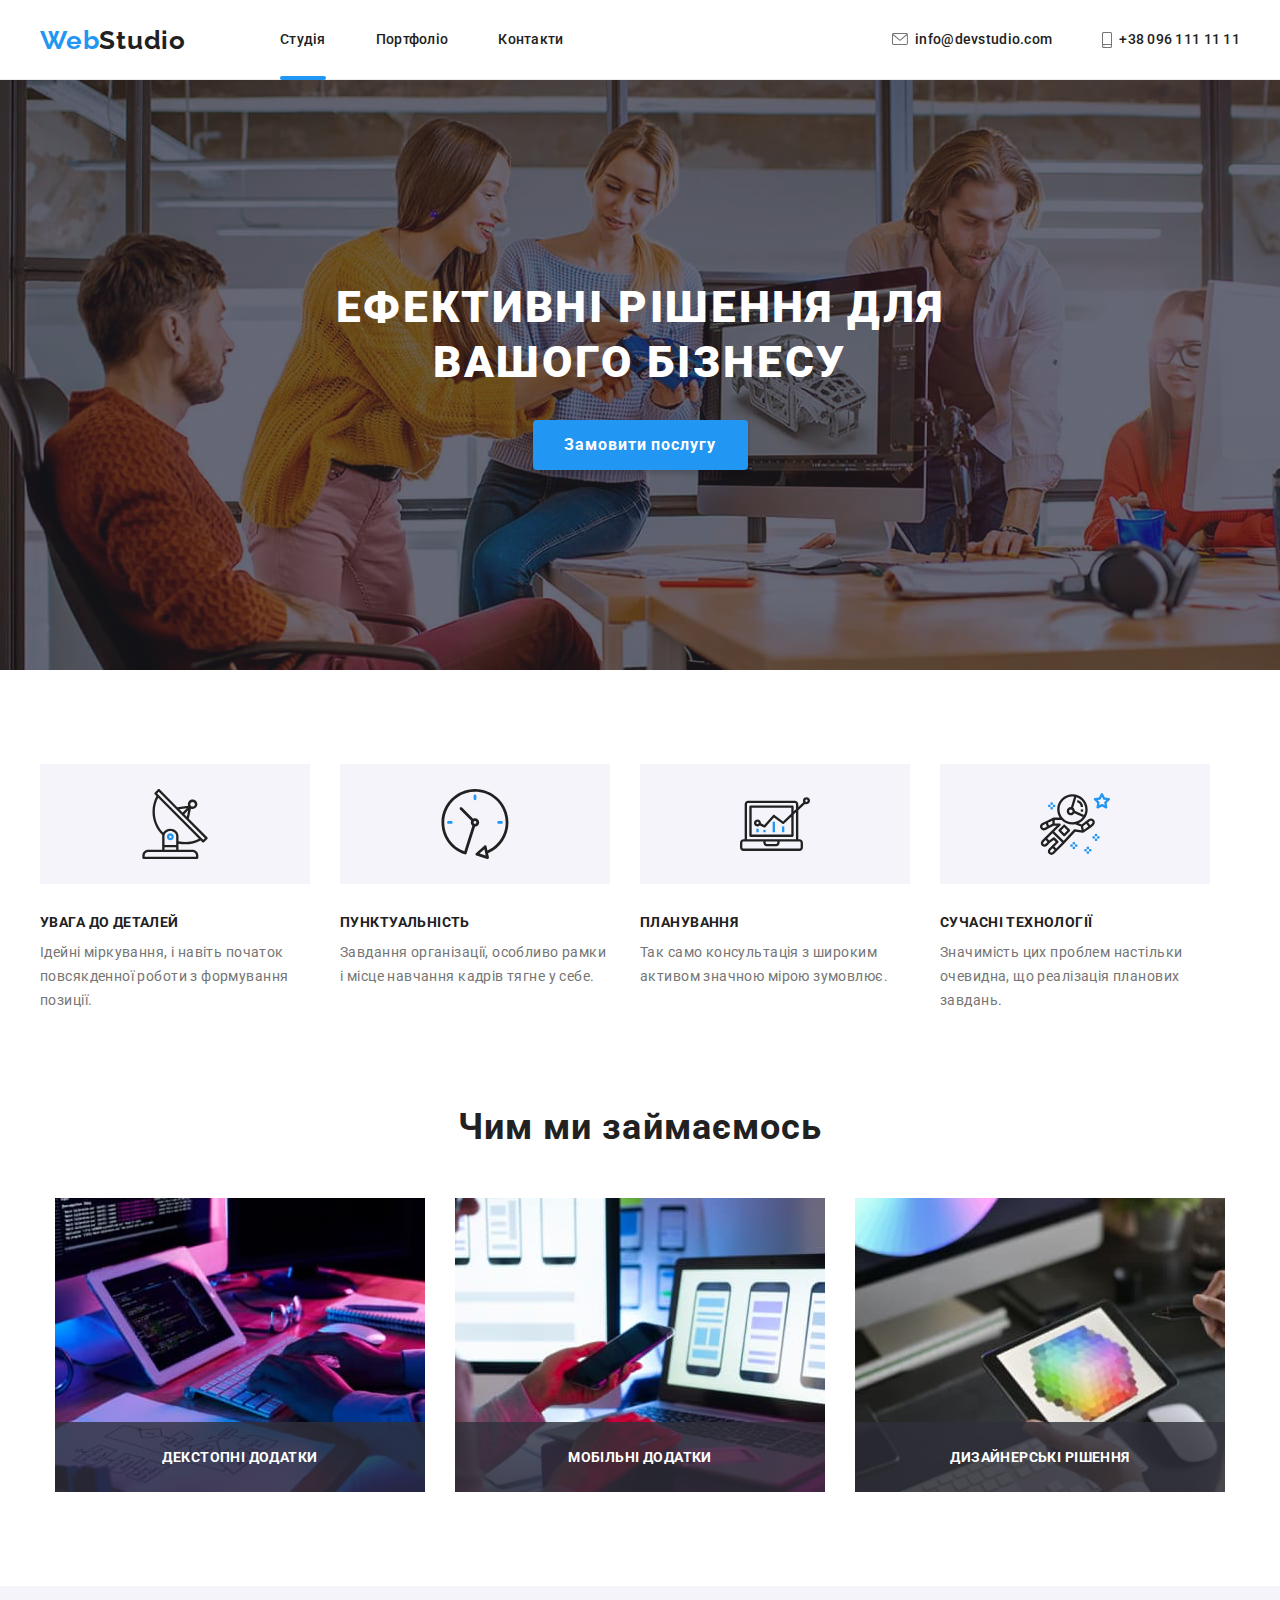
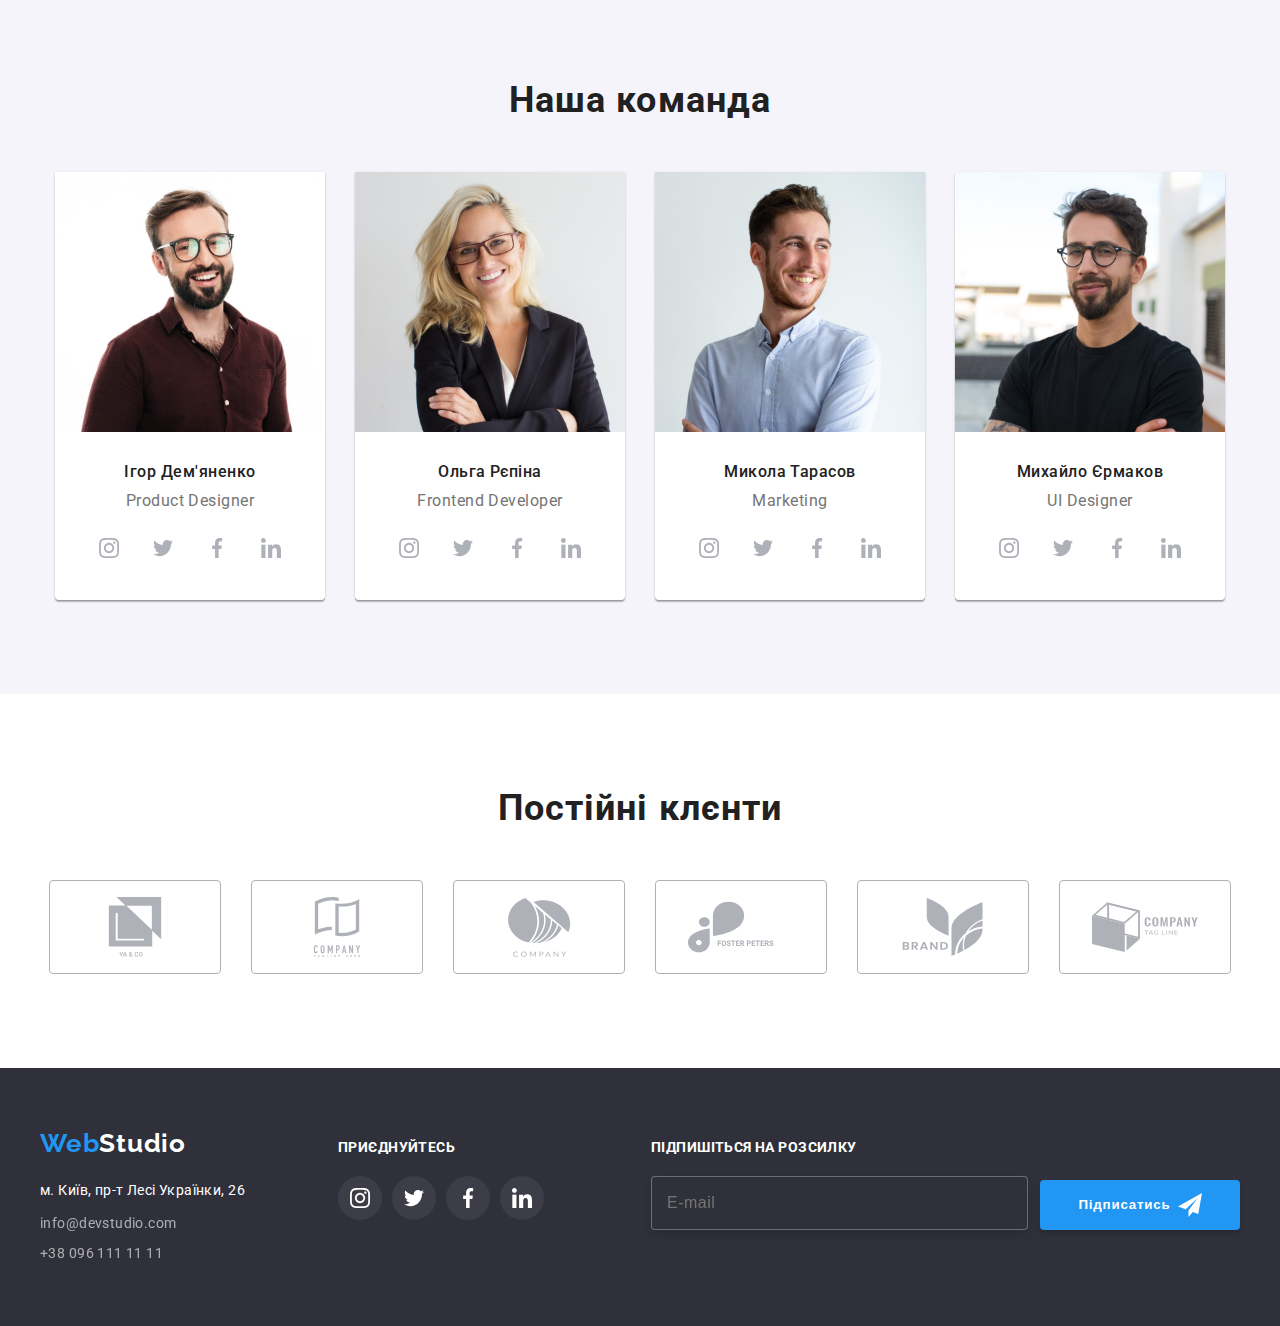
==== index.html @ 6159f924 "Add files via upload" ====
<!DOCTYPE html>
<html lang="uk">
  <head>
    <meta charset="UTF-8" />
    <meta http-equiv="X-UA-Compatible" content="IE=edge" />
    <meta name="viewport" content="width=device-width, initial-scale=1.0" />
    <link
      rel="stylesheet"
      href="https://cdnjs.cloudflare.com/ajax/libs/modern-normalize/1.1.0/modern-normalize.min.css"
      integrity="sha512-wpPYUAdjBVSE4KJnH1VR1HeZfpl1ub8YT/NKx4PuQ5NmX2tKuGu6U/JRp5y+Y8XG2tV+wKQpNHVUX03MfMFn9Q=="
      crossorigin="anonymous"
      referrerpolicy="no-referrer"
    />
    <link rel="preconnect" href="https://fonts.googleapis.com" />
    <link rel="preconnect" href="https://fonts.gstatic.com" crossorigin />
    <link
      href="https://fonts.googleapis.com/css2?family=Raleway:wght@700&family=Roboto:wght@400;500;700;900&display=swap"
      rel="stylesheet"
    />
    <link rel="stylesheet" href="css/main.css" />
    <link rel="stylesheet" href="css/sasscomponents/main-backdrop.css" />
    <link rel="stylesheet" href="css/sasscomponents/page-header.css" />
    <link rel="stylesheet" href="css/sasscomponents/page-footer.css" />
    <title>Web Studio</title>
  </head>

  <body>
    <header class="header">
      <div class="container">
        <a class="head__logo" href="index.html"
          ><span class="head__span_logo">Web</span>Studio</a
        >
        <nav class="nav">
          <ul class="nav__list">
            <li class="nav__list-item">
              <a href="index.html " class="head__activity nav__link">Студія</a>
            </li>
            <li class="nav__list-item">
              <a href="portfolio.html" class="nav__link">Портфоліо</a>
            </li>
            <li class="nav__list-item">
              <a href="#contacts" class="nav__link">Контакти</a>
            </li>
          </ul>
        </nav>
        <ul class="head__contacts_list">
          <li class="head__list-item_contacts">
            <a class="head__contacts_link" href="mailto:info@devstudio.com">
              <svg class="head__mail_icon" height="12px" width="16px">
                <use href="./image/sprait_new.svg#icon-envelope"></use>
              </svg>
              info@devstudio.com</a
            >
          </li>
          <li class="head__list-item_contacts">
            <a class="head__contacts_link" href="tel:+380961111111">
              <svg class="head__tel_icon" height="16px" width="10px">
                <use href="./image/sprait_new.svg#icon-smartphone"></use>
              </svg>
              +38 096 111 11 11</a
            >
          </li>
        </ul>
      </div>
    </header>
    <main class="main">
      <section class="main__hero_section">
        <div class="container">
          <h1 class="hero__title">Ефективні рішення для вашого бізнесу</h1>
          <button class="hero__btn" data-modal-open type="button">
            Замовити послугу
          </button>
        </div>
      </section>
      <section class="main__features_section section">
        <div class="container">
          <ul class="features__list">
            <li class="features__list-item">
              <div class="features__icon">
                <svg width="70px" height="70px">
                  <use href="./image/sprait.svg#icon-antenna"></use>
                </svg>
              </div>
              <h3 class="features__list-item_title">УВАГА ДО ДЕТАЛЕЙ</h3>
              <p class="features__list-item_discription">
                Ідейні міркування, і навіть початок повсякденної роботи з
                формування позиції.
              </p>
            </li>
            <li class="features__list-item">
              <div class="features__icon">
                <svg width="70px" height="70px">
                  <use href="./image/sprait.svg#icon-clock"></use>
                </svg>
              </div>
              <h3 class="features__list-item_title">ПУНКТУАЛЬНІСТЬ</h3>
              <p class="features__list-item_discription">
                Завдання організації, особливо рамки і місце навчання кадрів
                тягне у себе.
              </p>
            </li>
            <li class="features__list-item">
              <div class="features__icon">
                <svg class="features-antenna" width="70px" height="70px">
                  <use href="./image/sprait.svg#icon-diagram"></use>
                </svg>
              </div>
              <h3 class="features__list-item_title">ПЛАНУВАННЯ</h3>
              <p class="features__list-item_discription">
                Так само консультація з широким активом значною мірою зумовлює.
              </p>
            </li>
            <li class="features__list-item">
              <div class="features__icon">
                <svg class="features-antenna" width="70px" height="70px">
                  <use href="./image/sprait.svg#icon-astronaut"></use>
                </svg>
              </div>
              <h3 class="features__list-item_title">СУЧАСНІ ТЕХНОЛОГІЇ</h3>
              <p class="features__list-item_discription">
                Значимість цих проблем настільки очевидна, що реалізація
                планових завдань.
              </p>
            </li>
          </ul>
        </div>
      </section>
      <section class="main__occupation_section section">
        <div class="container">
          <h2 class="occupation__title">Чим ми займаємось</h2>
          <ul class="occupation__ul">
            <li class="main__occupation_list-item">
              <img
                class="occupation__img"
                src="image/workspace2.jpg"
                alt="workspace-image"
                width="370"
                height="294"
              />
              <a class="occupation__img_discription" href=""
                >ДЕКСТОПНІ ДОДАТКИ</a
              >
            </li>
            <li class="main__occupation_list-item">
              <img
                src="image/workspace.jpg"
                alt="workspace-image"
                class="occupation__img"
                width="370"
                height="294"
              />
              <a class="occupation__img_discription" href=""
                >МОБІЛЬНІ ДОДАТКИ</a
              >
            </li>
            <li class="main__occupation_list-item">
              <img
                src="image/workspace3.jpg"
                alt="workspace-image"
                class="occupation__img"
                width="370"
                height="294"
              />
              <a class="occupation__img_discription" href=""
                >ДИЗАЙНЕРСЬКІ РІШЕННЯ</a
              >
            </li>
          </ul>
        </div>
      </section>
      <section class="main__portfolio_section section">
        <div class="container">
          <h2 class="our-team__title">Наша команда</h2>
          <ul class="our-team__ul">
            <li class="our-team__list-item">
              <img
                src="image/igor.jpg"
                alt="person-foto"
                class="person-foto"
                width="270"
                height="260"
              />
              <div class="our-team__person_block">
                <h3 class="our-team__person_title">Ігор Дем'яненко</h3>
                <p class="our-team__person_discription">Product Designer</p>
                <ul class="our-team__list_icon">
                  <li class="our-team__list-item_icon">
                    <a class="our-team__link_icon" href=""
                      ><svg width="20px" height="20px">
                        <use
                          href="./image/sprait.svg#icon-instagram"
                        ></use></svg
                    ></a>
                  </li>
                  <li class="our-team__list-item_icon">
                    <a class="our-team__link_icon" href=""
                      ><svg width="20px" height="20px">
                        <use href="./image/sprait.svg#icon-twitter"></use></svg
                    ></a>
                  </li>
                  <li class="our-team__list-item_icon">
                    <a class="our-team__link_icon" href=""
                      ><svg width="20px" height="20px">
                        <use href="./image/sprait.svg#icon-facebook"></use></svg
                    ></a>
                  </li>
                  <li class="our-team__list-item_icon">
                    <a class="our-team__link_icon" href=""
                      ><svg width="20px" height="20px">
                        <use href="./image/sprait.svg#icon-in"></use></svg
                    ></a>
                  </li>
                </ul>
              </div>
            </li>
            <li class="our-team__list-item">
              <img
                class="person-foto"
                src="image/olga.jpg"
                alt="person foto"
                width="270"
                height="260"
              />
              <div class="our-team__person_block">
                <h3 class="our-team__person_title">Ольга Рєпіна</h3>
                <p class="our-team__person_discription">Frontend Developer</p>
                <ul class="our-team__list_icon">
                  <li class="our-team__list-item_icon">
                    <a class="our-team__link_icon" href=""
                      ><svg width="20px" height="20px">
                        <use
                          href="./image/sprait.svg#icon-instagram"
                        ></use></svg
                    ></a>
                  </li>
                  <li class="our-team__list-item_icon">
                    <a class="our-team__link_icon" href=""
                      ><svg width="20px" height="20px">
                        <use href="./image/sprait.svg#icon-twitter"></use></svg
                    ></a>
                  </li>
                  <li class="our-team__list-item_icon">
                    <a class="our-team__link_icon" href=""
                      ><svg width="20px" height="20px">
                        <use href="./image/sprait.svg#icon-facebook"></use></svg
                    ></a>
                  </li>
                  <li class="our-team__list-item_icon">
                    <a class="our-team__link_icon" href=""
                      ><svg width="20px" height="20px">
                        <use href="./image/sprait.svg#icon-in"></use></svg
                    ></a>
                  </li>
                </ul>
              </div>
            </li>
            <li class="our-team__list-item">
              <img
                src="image/mykola.jpg"
                alt="person foto"
                class="person-foto"
                width="270"
                height="260"
              />
              <div class="our-team__person_block">
                <h3 class="our-team__person_title">Микола Тарасов</h3>
                <p class="our-team__person_discription">Marketing</p>
                <ul class="our-team__list_icon">
                  <li class="our-team__list-item_icon">
                    <a class="our-team__link_icon" href=""
                      ><svg width="20px" height="20px">
                        <use
                          href="./image/sprait.svg#icon-instagram"
                        ></use></svg
                    ></a>
                  </li>
                  <li class="our-team__list-item_icon">
                    <a class="our-team__link_icon" href=""
                      ><svg width="20px" height="20px">
                        <use href="./image/sprait.svg#icon-twitter"></use></svg
                    ></a>
                  </li>
                  <li class="our-team__list-item_icon">
                    <a class="our-team__link_icon" href=""
                      ><svg width="20px" height="20px">
                        <use href="./image/sprait.svg#icon-facebook"></use></svg
                    ></a>
                  </li>
                  <li class="our-team__list-item_icon">
                    <a class="our-team__link_icon" href=""
                      ><svg width="20px" height="20px">
                        <use href="./image/sprait.svg#icon-in"></use></svg
                    ></a>
                  </li>
                </ul>
              </div>
            </li>
            <li class="our-team__list-item">
              <img
                src="image/mykhailo.jpg"
                alt="person foto"
                class="person-foto"
                width="270"
                height="260"
              />
              <div class="our-team__person_block">
                <h3 class="our-team__person_title">Михайло Єрмаков</h3>
                <p class="our-team__person_discription">UI Designer</p>
                <ul class="our-team__list_icon">
                  <li class="our-team__list-item_icon">
                    <a class="our-team__link_icon" href=""
                      ><svg width="20px" height="20px">
                        <use
                          href="./image/sprait.svg#icon-instagram"
                        ></use></svg
                    ></a>
                  </li>
                  <li class="our-team__list-item_icon">
                    <a class="our-team__link_icon" href=""
                      ><svg width="20px" height="20px">
                        <use href="./image/sprait.svg#icon-twitter"></use></svg
                    ></a>
                  </li>
                  <li class="our-team__list-item_icon">
                    <a class="our-team__link_icon" href=""
                      ><svg width="20px" height="20px">
                        <use href="./image/sprait.svg#icon-facebook"></use></svg
                    ></a>
                  </li>
                  <li class="our-team__list-item_icon">
                    <a class="our-team__link_icon" href=""
                      ><svg width="20px" height="20px">
                        <use href="./image/sprait.svg#icon-in"></use></svg
                    ></a>
                  </li>
                </ul>
              </div>
            </li>
          </ul>
        </div>
      </section>
      <section class="main__clientage_section section">
        <div class="container">
          <h3 class="clientage__title">Постійні клєнти</h3>
          <ul class="clientage__list">
            <li class="clientage__list-item">
              <a class="clientage__link_icon" href="">
                <svg class="clientage__icon" height="60px" width="106px">
                  <use href="./image/sprait.svg#icon-clientage_1"></use>
                </svg>
              </a>
            </li>
            <li class="clientage__list-item">
              <a class="clientage__link_icon" href="">
                <svg class="clientage__icon" height="60px" width="106px">
                  <use href="./image/sprait.svg#icon-clientage_2"></use>
                </svg>
              </a>
            </li>
            <li class="clientage__list-item">
              <a class="clientage__link_icon" href="">
                <svg class="clientage__icon" height="60px" width="106px">
                  <use href="./image/sprait.svg#icon-clientage_3"></use>
                </svg>
              </a>
            </li>
            <li class="clientage__list-item">
              <a class="clientage__link_icon" href="">
                <svg class="clientage__icon" height="60px" width="106px">
                  <use href="./image/sprait.svg#icon-clientage_4"></use>
                </svg>
              </a>
            </li>
            <li class="clientage__list-item">
              <a class="clientage__link_icon" href="">
                <svg class="clientage__icon" height="60px" width="106px">
                  <use href="./image/sprait.svg#icon-clientage_5"></use>
                </svg>
              </a>
            </li>
            <li class="clientage__list-item">
              <a class="clientage__link_icon" href="">
                <svg class="clientage__icon" height="60px" width="106px">
                  <use href="./image/sprait.svg#icon-clientage_6"></use>
                </svg>
              </a>
            </li>
          </ul>
        </div>
      </section>
    </main>
    <footer class="footer">
      <div class="container">
        <div class="footer__first_content">
          <a class="footer__logo" href="index.html"
            ><span class="footer__span_logo">Web</span>Studio</a
          >

          <address class="footer__address">
            <ul class="footer__address_list">
              <li class="address__list-item">
                <a
                  class="footer__address_link"
                  href="https://goo.gl/maps/acpGFTv24inK1z5D9"
                >
                  м. Київ, пр-т Лесі Українки, 26</a
                >
              </li>
              <li id="contact__list-item" class="contact-list-item">
                <a class="footer__link_mail" href="mailto:info@devstudio.com"
                  >info@devstudio.com</a
                >
              </li>
              <li class="contact__list-item">
                <a class="footer__link_num" href="tel:+380961111111"
                  >+38 096 111 11 11</a
                >
              </li>
            </ul>
          </address>
        </div>
        <div class="footer__social_content">
          <h3 class="footer__social_title">ПРИЄДНУЙТЕСЬ</h3>
          <ul class="footer__social_list">
            <li class="footer__list-item_icon">
              <a class="footer__link_icon" href=""
                ><svg width="20px" height="20px">
                  <use href="./image/sprait.svg#icon-instagram"></use></svg
              ></a>
            </li>
            <li class="footer__list-item_icon">
              <a class="footer__link_icon" href=""
                ><svg width="20px" height="20px">
                  <use href="./image/sprait.svg#icon-twitter"></use></svg
              ></a>
            </li>
            <li class="footer__list-item_icon">
              <a class="footer__link_icon" href=""
                ><svg width="20px" height="20px">
                  <use href="./image/sprait.svg#icon-facebook"></use></svg
              ></a>
            </li>
            <li class="footer__list-item_icon">
              <a class="footer__link_icon" href=""
                ><svg width="20px" height="20px">
                  <use href="./image/sprait.svg#icon-in"></use></svg
              ></a>
            </li>
          </ul>
        </div>
        <div class="footer__sending">
          <div class="footer__input">
            <form>
              <label class="footer__label_sending" for="footer__input_sending"
                >ПІДПИШІТЬСЯ НА РОЗСИЛКУ</label
              >

              <input
                class="footer__input_sending"
                type="email"
                id="footer__input_sending"
                name="footer__input_sending"
                placeholder="E-mail"
              />
            </form>
          </div>
          <div>
            <button class="footer__btn_send" type="button">
              Підписатись
              <svg class="footer_send_icon" width="24px" height="24px">
                <use href="./image/sprait_new.svg#icon-tg-send"></use>
              </svg>
            </button>
          </div>
        </div>
      </div>
    </footer>
    <div class="backdrop is-hidden" data-modal>
      <div class="modal__win">
        <button type="button" data-modal-close class="modal__btn_close">
          <svg class="icon-close" width="11px" height="11px">
            <use href="./image/sprait.svg#icon-close"></use>
          </svg>
        </button>
        <form class="modal__form">
          <p class="modal__h">Залиште свої дані, ми вам передзвонимо</p>
          <div>
            <label class="modal__label" for="name">Ім'я</label
            ><input class="modal__input" type="text" id="name" name="name" />
            <svg class="modal__icon" width="18px" height="18px">
              <use href="./image/sprait_new.svg#icon-profil"></use>
            </svg>
          </div>
          <div>
            <label class="modal__label" for="tel">Телефон</label
            ><input class="modal__input" type="tel" id="tel" name="tel" />
            <svg class="modal__icon" width="18px" height="18px">
              <use href="./image/sprait_new.svg#icon-tell"></use>
            </svg>
          </div>
          <div>
            <label class="modal__label" for="email">Пошта</label
            ><input class="modal__input" type="email" id="email" name="email" />
            <svg class="modal__icon" width="18px" height="18px">
              <use href="./image/sprait_new.svg#icon-mail"></use>
            </svg>
          </div>
          <div>
            <label class="modal__label" for="textarea">Коментар</label>
            <textarea
              name="textarea"
              id="textarea"
              cols="30"
              rows="9"
              class="modal__textarea"
              placeholder="Введіть текст"
            >
            </textarea>
          </div>
          <div class="check__block">
            <input
              class="modal__check-box"
              type="checkbox"
              id="modal__check-box"
              name="check-box"
            />
            <label class="modal__label_check-box" for="modal__check-box"
              >Погоджуюся з розсилкою та приймаю<a
                class="modal__link_check-box"
                href="#"
                >Умови договору</a
              >
            </label>
          </div>
          <button class="modal__btn_send">Відправити</button>
        </form>
      </div>
    </div>
    <script src="./js/modal.js"></script>
  </body>
</html>
---- css/main.css ----
@import url(/sass/sasscomponents/main-backdrop.scss);
@import url(/sass/sasscomponents/page-footer.scss);
@import url(/sass/sasscomponents/page-header.scss);
/* line 2, C:/Users/38099/Desktop/goit-markup-hw-07/sass/main.scss */
body {
  font-family: "roboto", sans-serif;
  margin: 0;
  padding: 0;
  color: #000;
}

/* line 9, C:/Users/38099/Desktop/goit-markup-hw-07/sass/main.scss */
h1, h2, h3, h4, h5, p, ul {
  margin: 0;
  padding: 0;
}

/* line 13, C:/Users/38099/Desktop/goit-markup-hw-07/sass/main.scss */
img {
  display: block;
  max-width: 100%;
  height: auto;
}

/* line 18, C:/Users/38099/Desktop/goit-markup-hw-07/sass/main.scss */
.section {
  margin: 0;
  padding: 0;
  padding-bottom: 94px;
  width: 100%;
}

/* line 24, C:/Users/38099/Desktop/goit-markup-hw-07/sass/main.scss */
.container {
  margin-left: auto;
  margin-right: auto;
  width: 1200px;
  padding: 0px 15px;
}

/* line 30, C:/Users/38099/Desktop/goit-markup-hw-07/sass/main.scss */
:root {
  --accent-color: #2196f3;
  --secondary-accent-color: #188ce8;
  --primary-white-color: #fff;
  --dark-background: #2f303a;
  --text-font: "Roboto", sans-serif;
  --logo-font: "Raleway", sans-serif;
  --logo-font-size: 26px;
  --project-title-size: 18px;
  --project-discription-size: 16px;
  --primary-font-size: 14px;
  --hero-font-weight: 900;
  --bold-font-weight: 700;
  --medium-font-weight: 500;
  --title-text-color: #212121;
  --secondary-text-color: #757575;
  --regular-font-weight: 400;
}

/* line 56, C:/Users/38099/Desktop/goit-markup-hw-07/sass/main.scss */
.main {
  width: 100%;
}

/* line 58, C:/Users/38099/Desktop/goit-markup-hw-07/sass/main.scss */
.main .main__hero_section {
  background-image: linear-gradient(to right, #2f303a60, #2f303a60), url(../image/main-bg-img.jpg);
  background-repeat: no-repeat;
  max-width: 1600px;
  max-height: 600px;
  margin-left: auto;
  margin-right: auto;
  padding: 200px 0;
}

/* line 68, C:/Users/38099/Desktop/goit-markup-hw-07/sass/main.scss */
.main .main__features_section {
  padding-top: 94px;
}

/* line 69, C:/Users/38099/Desktop/goit-markup-hw-07/sass/main.scss */
.main .main__portfolio_section {
  background-color: #f5f4fa;
  width: 100%;
}

/* line 73, C:/Users/38099/Desktop/goit-markup-hw-07/sass/main.scss */
.main .main__clientage_section {
  padding-top: 94px;
}

/* line 76, C:/Users/38099/Desktop/goit-markup-hw-07/sass/main.scss */
.main__hero_section .container {
  display: flex;
  align-items: center;
  flex-direction: column;
  text-align: center;
}

/* line 82, C:/Users/38099/Desktop/goit-markup-hw-07/sass/main.scss */
.container {
  display: flex;
  align-items: baseline;
}

/* line 86, C:/Users/38099/Desktop/goit-markup-hw-07/sass/main.scss */
.container .hero__title {
  width: 696px;
  margin-right: auto;
  margin-left: auto;
  color: var(--primary-white-color);
  font-weight: 900;
  font-size: 44px;
  line-height: 1.25;
  letter-spacing: 0.06em;
  text-transform: uppercase;
}

/* line 98, C:/Users/38099/Desktop/goit-markup-hw-07/sass/main.scss */
.container .hero__btn {
  align-items: center;
  margin-top: 30px;
  width: 215px;
  height: 50px;
  border: none;
  box-shadow: 0px 4px 4px rgba(0, 0, 0, 0.15);
  border-radius: 4px;
  color: var(--primary-white-color);
  background-color: var(--accent-color);
  font-family: var(--text-font);
  font-weight: var(--bold-font-weight);
  font-size: 16px;
  line-height: 1.9;
  cursor: pointer;
  letter-spacing: 0.06em;
  transition: background-color 250ms cubic-bezier(0.4, 0, 0.2, 1);
}

/* line 116, C:/Users/38099/Desktop/goit-markup-hw-07/sass/main.scss */
.container .hero__btn:hover,
.container .hero__btn:focus {
  background-color: var(--secondary-accent-color);
}

/* line 122, C:/Users/38099/Desktop/goit-markup-hw-07/sass/main.scss */
.features__list {
  display: flex;
  margin: 0;
  padding: 0;
  list-style: none;
}

/* line 129, C:/Users/38099/Desktop/goit-markup-hw-07/sass/main.scss */
.features__list-item {
  width: 270px;
}

/* line 131, C:/Users/38099/Desktop/goit-markup-hw-07/sass/main.scss */
.features__list-item:not(:last-child) {
  margin-right: 30px;
}

/* line 132, C:/Users/38099/Desktop/goit-markup-hw-07/sass/main.scss */
.features__list-item .features__icon {
  width: 270px;
  height: 120px;
  margin-bottom: 30px;
  background-color: #f5f4fa;
  display: flex;
  align-items: center;
  justify-content: center;
}

/* line 141, C:/Users/38099/Desktop/goit-markup-hw-07/sass/main.scss */
.features__list-item .features__list-item_title {
  margin: 0;
  margin-bottom: 10px;
  font-weight: 700;
  font-size: 14px;
  line-height: 1.2;
  letter-spacing: 0.03em;
  text-transform: uppercase;
  color: var(--title-text-color);
}

/* line 151, C:/Users/38099/Desktop/goit-markup-hw-07/sass/main.scss */
.features__list-item .features__list-item_discription {
  margin: 0;
  font-size: 14px;
  line-height: 1.7;
  letter-spacing: 0.03em;
  color: var(--secondary-text-color);
}

/* line 160, C:/Users/38099/Desktop/goit-markup-hw-07/sass/main.scss */
.main__occupation_section .container {
  display: flex;
  align-items: center;
  flex-direction: column;
}

/* line 164, C:/Users/38099/Desktop/goit-markup-hw-07/sass/main.scss */
.main__occupation_section .container .occupation__title {
  margin: 0;
  margin-bottom: 50px;
  font-weight: var(--bold-font-weight);
  font-size: 36px;
  line-height: 1.16;
  letter-spacing: 0.03em;
  color: var(--title-text-color);
  text-align: center;
}

/* line 174, C:/Users/38099/Desktop/goit-markup-hw-07/sass/main.scss */
.main__occupation_section .container .occupation__ul {
  display: flex;
  padding: 0;
  list-style: none;
}

/* line 182, C:/Users/38099/Desktop/goit-markup-hw-07/sass/main.scss */
.main__occupation_list-item .occupation__img {
  position: relative;
}

/* line 185, C:/Users/38099/Desktop/goit-markup-hw-07/sass/main.scss */
.main__occupation_list-item .occupation__img_discription {
  display: flex;
  position: absolute;
  width: 370px;
  height: 70px;
  background-color: #2f303acc;
  transform: translateY(-70px);
  font-weight: 700;
  font-size: 14px;
  line-height: 16px;
  justify-content: center;
  align-items: center;
  text-decoration: none;
  letter-spacing: 0.03em;
  text-transform: uppercase;
  color: #fff;
}

/* line 202, C:/Users/38099/Desktop/goit-markup-hw-07/sass/main.scss */
.main__occupation_list-item:not(:last-child) {
  margin-right: 30px;
}

/* line 207, C:/Users/38099/Desktop/goit-markup-hw-07/sass/main.scss */
.main__portfolio_section {
  background-color: #f5f4fa;
  width: 100%;
  padding-top: 94px;
}

/* line 211, C:/Users/38099/Desktop/goit-markup-hw-07/sass/main.scss */
.main__portfolio_section .container {
  display: flex;
  align-items: center;
  flex-direction: column;
}

/* line 218, C:/Users/38099/Desktop/goit-markup-hw-07/sass/main.scss */
.container .our-team__title {
  text-align: center;
  margin: 0;
  margin-bottom: 50px;
  font-weight: var(--bold-font-weight);
  font-size: 36px;
  line-height: 1.16;
  letter-spacing: 0.03em;
  color: var(--title-text-color);
}

/* line 228, C:/Users/38099/Desktop/goit-markup-hw-07/sass/main.scss */
.container .our-team__ul {
  display: flex;
  padding: 0;
  margin: 0;
  list-style: none;
}

/* line 235, C:/Users/38099/Desktop/goit-markup-hw-07/sass/main.scss */
.our-team__list-item {
  box-shadow: 0px 1px 3px rgba(0, 0, 0, 0.12), 0px 1px 1px rgba(0, 0, 0, 0.14), 0px 2px 1px rgba(0, 0, 0, 0.2);
  border-radius: 0px 0px 4px 4px;
  text-align: center;
  background-color: #fff;
}

/* line 241, C:/Users/38099/Desktop/goit-markup-hw-07/sass/main.scss */
.our-team__list-item:not(:last-child) {
  margin-right: 30px;
}

/* line 242, C:/Users/38099/Desktop/goit-markup-hw-07/sass/main.scss */
.our-team__list-item .our-team__person_block {
  padding: 30px 0;
}

/* line 245, C:/Users/38099/Desktop/goit-markup-hw-07/sass/main.scss */
.our-team__person_block .our-team__person_title {
  font-weight: var(--medium-font-weight);
  font-size: 16px;
  line-height: 1.2;
  margin: 0;
  margin-bottom: 10px;
  letter-spacing: 0.03em;
  color: var(--title-text-color);
}

/* line 254, C:/Users/38099/Desktop/goit-markup-hw-07/sass/main.scss */
.our-team__person_block .our-team__person_discription {
  font-size: 16px;
  color: #757575;
  line-height: 1.2;
  letter-spacing: 0.03em;
  margin: 0;
  margin-bottom: 16px;
}

/* line 262, C:/Users/38099/Desktop/goit-markup-hw-07/sass/main.scss */
.our-team__person_block .our-team__list_icon {
  display: flex;
  list-style: none;
  align-items: center;
  justify-content: center;
}

/* line 270, C:/Users/38099/Desktop/goit-markup-hw-07/sass/main.scss */
.our-team__list-item_icon:not(:last-child) {
  margin-right: 10px;
}

/* line 272, C:/Users/38099/Desktop/goit-markup-hw-07/sass/main.scss */
.our-team__link_icon {
  display: flex;
  text-decoration: none;
  background-color: #fff;
  align-items: center;
  justify-content: center;
  width: 44px;
  height: 44px;
  border-radius: 50%;
  fill: #afb1b8;
  transition: background-color 250ms cubic-bezier(0.4, 0, 0.2, 1);
}

/* line 283, C:/Users/38099/Desktop/goit-markup-hw-07/sass/main.scss */
.our-team__link_icon:hover, .our-team__link_icon:focus {
  background-color: var(--accent-color);
  fill: #fff;
}

/* line 291, C:/Users/38099/Desktop/goit-markup-hw-07/sass/main.scss */
.main__clientage_section .container {
  display: flex;
  align-items: center;
  flex-direction: column;
}

/* line 295, C:/Users/38099/Desktop/goit-markup-hw-07/sass/main.scss */
.main__clientage_section .container .clientage__title {
  text-align: center;
  margin: 0;
  margin-bottom: 50px;
  font-weight: var(--bold-font-weight);
  font-size: 36px;
  line-height: 1.16;
  letter-spacing: 0.03em;
  color: var(--title-text-color);
}

/* line 305, C:/Users/38099/Desktop/goit-markup-hw-07/sass/main.scss */
.main__clientage_section .container .clientage__list {
  display: flex;
  align-items: center;
  justify-content: space-between;
}

/* line 311, C:/Users/38099/Desktop/goit-markup-hw-07/sass/main.scss */
.clientage__list-item {
  display: flex;
}

/* line 313, C:/Users/38099/Desktop/goit-markup-hw-07/sass/main.scss */
.clientage__list-item:not(:last-child) {
  margin-right: 30px;
}

/* line 317, C:/Users/38099/Desktop/goit-markup-hw-07/sass/main.scss */
.clientage__link_icon {
  display: flex;
  align-items: center;
  justify-content: center;
  border: 1px solid #afb1b8;
  border-radius: 4px;
  width: 170px;
  height: 92px;
  transition: border 250ms cubic-bezier(0.4, 0, 0.2, 1);
}

/* line 326, C:/Users/38099/Desktop/goit-markup-hw-07/sass/main.scss */
.clientage__link_icon:focus, .clientage__link_icon:hover {
  border: 1px solid #2196f3;
}

/* line 327, C:/Users/38099/Desktop/goit-markup-hw-07/sass/main.scss */
.clientage__link_icon:focus, .clientage__link_icon:hover .clientage__icon {
  fill: #2196f3;
}

/* line 328, C:/Users/38099/Desktop/goit-markup-hw-07/sass/main.scss */
.clientage__link_icon .clientage__icon {
  transition: fill 250ms cubic-bezier(0.4, 0, 0.2, 1);
  fill: #afb1b8;
}

/* line 335, C:/Users/38099/Desktop/goit-markup-hw-07/sass/main.scss */
.project__section {
  padding-top: 94px;
}

/* line 337, C:/Users/38099/Desktop/goit-markup-hw-07/sass/main.scss */
.project__section .container {
  display: flex;
  align-items: center;
  flex-direction: column;
}

/* line 347, C:/Users/38099/Desktop/goit-markup-hw-07/sass/main.scss */
.container .project__list {
  display: flex;
  flex-wrap: wrap;
  margin: -20px;
  list-style: none;
  font-weight: var(--medium-font-weight);
  font-size: var(--primary-font-size);
}

/* line 357, C:/Users/38099/Desktop/goit-markup-hw-07/sass/main.scss */
.container .project__list_filter {
  display: flex;
  list-style: none;
  justify-content: center;
  margin-bottom: 50px;
}

/* line 365, C:/Users/38099/Desktop/goit-markup-hw-07/sass/main.scss */
.filter__list-item {
  font-family: inherit;
  font-style: inherit;
  line-height: 1.625;
  letter-spacing: inherit;
  color: inherit;
}

/* line 371, C:/Users/38099/Desktop/goit-markup-hw-07/sass/main.scss */
.filter__list-item:not(:last-child) {
  margin-right: 8px;
}

/* line 374, C:/Users/38099/Desktop/goit-markup-hw-07/sass/main.scss */
.filter__list-item button {
  font-weight: var(--medium-font-weight);
  border-radius: 4px;
  border: none;
  cursor: pointer;
  background-color: #f5f4fa;
  padding: 6px 24px;
  transition: box-shadow 250ms cubic-bezier(0.4, 0, 0.2, 1), background-color 250ms cubic-bezier(0.4, 0, 0.2, 1), color 250ms cubic-bezier(0.4, 0, 0.2, 1);
}

/* line 385, C:/Users/38099/Desktop/goit-markup-hw-07/sass/main.scss */
.filter__list-item button:hover,
.filter__list-item button:focus {
  box-shadow: 0px 4px 4px rgba(0, 0, 0, 0.25);
  background-color: var(--accent-color);
  color: var(--primary-white-color);
}

/* line 391, C:/Users/38099/Desktop/goit-markup-hw-07/sass/main.scss */
.filter__list-item .portfolio__filter_btn {
  margin: 0;
  font-weight: var(--medium-font-weight);
  font-size: 16px;
  line-height: 1.625;
  text-align: center;
  letter-spacing: 0.03em;
  font-weight: var(--medium-font-weight);
  font-size: var(--primary-font-size);
}

/* line 403, C:/Users/38099/Desktop/goit-markup-hw-07/sass/main.scss */
.project__list-item {
  margin: 15px;
}

/* line 405, C:/Users/38099/Desktop/goit-markup-hw-07/sass/main.scss */
.project__list-item a {
  position: relative;
  text-decoration: none;
  display: block;
  transition: color 250ms cubic-bezier(0.4, 0, 0.2, 1), background-color 250ms cubic-bezier(0.4, 0, 0.2, 1), box-shadow 250ms cubic-bezier(0.4, 0, 0.2, 1);
}

/* line 413, C:/Users/38099/Desktop/goit-markup-hw-07/sass/main.scss */
.project__list-item a:focus,
.project__list-item a:hover {
  box-shadow: 0px 1px 1px rgba(0, 0, 0, 0.12), 0px 4px 4px rgba(0, 0, 0, 0.06), 1px 4px 6px rgba(0, 0, 0, 0.16);
}

/* line 418, C:/Users/38099/Desktop/goit-markup-hw-07/sass/main.scss */
.project__list-item a:focus .project__hover_discription,
.project__list-item a:hover .project__hover_discription {
  transform: translateY(0%);
}

/* line 420, C:/Users/38099/Desktop/goit-markup-hw-07/sass/main.scss */
.project__list-item a .project__discription {
  margin: 0;
  font-size: var(--project-discription-size);
  line-height: 1.9;
  color: var(--secondary-text-color);
  font-weight: var(--regular-font-weight);
}

/* line 428, C:/Users/38099/Desktop/goit-markup-hw-07/sass/main.scss */
.project__hover_block {
  overflow: hidden;
  position: relative;
}

/* line 431, C:/Users/38099/Desktop/goit-markup-hw-07/sass/main.scss */
.project__hover_block .project__hover_discription {
  transition: background-color 250ms cubic-bezier(0.4, 0, 0.2, 1), transform 250ms cubic-bezier(0.4, 0, 0.2, 1);
  transform: translateY(101%);
  padding: 0;
  position: absolute;
  top: 0;
  left: 0;
  color: #fff;
  font-weight: 400;
  font-size: 18px;
  line-height: 1.55;
  letter-spacing: 0.03em;
  padding: 63px 24px;
  background-color: #2196f3e5;
  height: 294px;
  width: 370px;
}

/* line 450, C:/Users/38099/Desktop/goit-markup-hw-07/sass/main.scss */
.project__block_text {
  border-bottom: 1px #eeeeee solid;
  border-right: 1px #eeeeee solid;
  border-left: 1px #eeeeee solid;
  padding: 20px 24px;
}

/* line 455, C:/Users/38099/Desktop/goit-markup-hw-07/sass/main.scss */
.project__block_text .project__title {
  margin: 0;
  margin-bottom: 4px;
  color: var(--title-text-color);
  font-weight: var(--bold-font-weight);
  font-size: var(--project-title-size);
  line-height: 2;
}

/*# sourceMappingURL=main.css.map */
---- css/sasscomponents/main-backdrop.css ----
/* line 2, C:/Users/38099/Desktop/goit-markup-hw-07/sass/sasscomponents/main-backdrop.scss */
.backdrop {
  opacity: 100%;
  position: fixed;
  top: 0;
  left: 0;
  width: 100vw;
  height: 100vh;
  background-color: #00000020;
  transition: opacity 250ms cubic-bezier(0.4, 0, 0.2, 1), visibility 250ms cubic-bezier(0.4, 0, 0.2, 1);
}

/* line 12, C:/Users/38099/Desktop/goit-markup-hw-07/sass/sasscomponents/main-backdrop.scss */
.backdrop.is-hidden {
  opacity: 0;
  visibility: hidden;
  pointer-events: none;
}

/* line 17, C:/Users/38099/Desktop/goit-markup-hw-07/sass/sasscomponents/main-backdrop.scss */
.backdrop .modal__win {
  padding: 40px;
  position: absolute;
  top: 50%;
  left: 50%;
  transform: translate(-50%, -50%);
  width: 528px;
  height: 580px;
  background-color: #fff;
  transition: transform 250ms cubic-bezier(0.4, 0, 0.2, 1);
}

/* line 28, C:/Users/38099/Desktop/goit-markup-hw-07/sass/sasscomponents/main-backdrop.scss */
.backdrop.is-hidden .modal__win {
  transform: translateY(200px);
}

/* line 33, C:/Users/38099/Desktop/goit-markup-hw-07/sass/sasscomponents/main-backdrop.scss */
.modal__btn_close {
  display: flex;
  position: absolute;
  padding: 0;
  top: 8px;
  right: 8px;
  width: 30px;
  height: 30px;
  border: 1px #0000001a solid;
  border-radius: 50%;
  background-color: #fff;
  align-items: center;
  justify-content: center;
  cursor: pointer;
  transition: fill 250ms cubic-bezier(0.4, 0, 0.2, 1);
}

/* line 48, C:/Users/38099/Desktop/goit-markup-hw-07/sass/sasscomponents/main-backdrop.scss */
.modal__btn_close:hover, .modal__btn_close:focus {
  fill: #2196f3;
}

/* line 50, C:/Users/38099/Desktop/goit-markup-hw-07/sass/sasscomponents/main-backdrop.scss */
.modal__form {
  display: flex;
  align-items: center;
  flex-direction: column;
}

/* line 56, C:/Users/38099/Desktop/goit-markup-hw-07/sass/sasscomponents/main-backdrop.scss */
.modal__h {
  font-weight: 700;
  font-size: 20px;
  line-height: 1.15;
  text-align: center;
  letter-spacing: 0.03em;
  margin-bottom: 12px;
  color: #212121;
}

/* line 66, C:/Users/38099/Desktop/goit-markup-hw-07/sass/sasscomponents/main-backdrop.scss */
.modal__btn_send {
  margin-top: 30px;
  width: 200px;
  height: 50px;
  background: #188ce8;
  border-radius: 4px;
  transition: box-shadow 250ms cubic-bezier(0.4, 0, 0.2, 1);
  font-weight: 700;
  font-size: 16px;
  line-height: 30px;
  color: #fff;
  border: none;
}

/* line 78, C:/Users/38099/Desktop/goit-markup-hw-07/sass/sasscomponents/main-backdrop.scss */
.modal__btn_send:hover, .modal__btn_sendfocus {
  box-shadow: 0px 4px 4px rgba(0, 0, 0, 0.15);
  border-radius: 4px;
}

/* line 84, C:/Users/38099/Desktop/goit-markup-hw-07/sass/sasscomponents/main-backdrop.scss */
.modal__label {
  font-weight: 400;
  font-size: 12px;
  line-height: 1.2;
  letter-spacing: 0.01em;
  color: #757575;
}

/* line 91, C:/Users/38099/Desktop/goit-markup-hw-07/sass/sasscomponents/main-backdrop.scss */
.modal__input {
  border: 1px solid rgba(33, 33, 33, 0.2);
  border-radius: 4px;
  width: 448px;
  height: 40px;
  padding: 12px 40px;
  margin-bottom: 10px;
  transition: border 250ms cubic-bezier(0.4, 0, 0.2, 1);
  outline: none;
}

/* line 100, C:/Users/38099/Desktop/goit-markup-hw-07/sass/sasscomponents/main-backdrop.scss */
.modal__input:hover, .modal__input:focus {
  border: 1px solid #2196f3;
}

/* line 101, C:/Users/38099/Desktop/goit-markup-hw-07/sass/sasscomponents/main-backdrop.scss */
.modal__input:hover + .modal__icon {
  fill: #2196f3;
}

/* line 102, C:/Users/38099/Desktop/goit-markup-hw-07/sass/sasscomponents/main-backdrop.scss */
.modal__input:focus + .modal__icon {
  fill: #2196f3;
}

/* line 104, C:/Users/38099/Desktop/goit-markup-hw-07/sass/sasscomponents/main-backdrop.scss */
.modal__icon {
  fill: #212121;
  display: flex;
  position: absolute;
  transform: translateY(-37px) translateX(10px);
  pointer-events: none;
  width: 12px;
  height: 12px;
  transition: fill 250ms cubic-bezier(0.4, 0, 0.2, 1);
}

/* line 115, C:/Users/38099/Desktop/goit-markup-hw-07/sass/sasscomponents/main-backdrop.scss */
.modal__textarea {
  width: 448px;
  height: 120px;
  padding: 12px 16px;
  border: 1px solid rgba(33, 33, 33, 0.2);
  transition: border 250ms cubic-bezier(0.4, 0, 0.2, 1);
  margin-bottom: 20px;
  resize: none;
  outline: none;
}

/* line 124, C:/Users/38099/Desktop/goit-markup-hw-07/sass/sasscomponents/main-backdrop.scss */
.modal__textarea:hover, .modal__textarea:focus {
  border: 1px solid #2196f3;
}

/* line 125, C:/Users/38099/Desktop/goit-markup-hw-07/sass/sasscomponents/main-backdrop.scss */
.modal__textarea::placeholder {
  font-size: 12px;
  line-height: 1.17;
  letter-spacing: 0.01em;
  color: rgba(117, 117, 117, 0.5);
}

/* line 133, C:/Users/38099/Desktop/goit-markup-hw-07/sass/sasscomponents/main-backdrop.scss */
.modal__label_check-box + .modal__check-box {
  user-select: none;
}

/* line 136, C:/Users/38099/Desktop/goit-markup-hw-07/sass/sasscomponents/main-backdrop.scss */
.modal__label_check-box::before {
  content: "";
  display: inline-block;
  width: 16px;
  height: 15px;
  flex-shrink: 0;
  flex-grow: 0;
  cursor: pointer;
  border: 1px solid #adb5bd;
  border-radius: 4px;
  background-repeat: no-repeat;
  background-position: center;
  background-size: 13px 10px;
  margin-right: 7px;
  transition: border 250ms cubic-bezier(0.4, 0, 0.2, 1);
}

/* line 152, C:/Users/38099/Desktop/goit-markup-hw-07/sass/sasscomponents/main-backdrop.scss */
.modal__link_check-box {
  margin-left: 4px;
  color: #2196f3;
  outline: none;
}

/* line 157, C:/Users/38099/Desktop/goit-markup-hw-07/sass/sasscomponents/main-backdrop.scss */
.modal__check-box {
  position: absolute;
  z-index: -1;
  opacity: 0;
}

/* line 162, C:/Users/38099/Desktop/goit-markup-hw-07/sass/sasscomponents/main-backdrop.scss */
.modal__check-box:focus + .modal__label_check-box::before,
.modal__check-box:hover + .modal__label_check-box::before {
  border: 1px solid #2196f3;
}

/* line 167, C:/Users/38099/Desktop/goit-markup-hw-07/sass/sasscomponents/main-backdrop.scss */
.modal__check-box:checked + .modal__label_check-box::before {
  background-image: url(/../image/cheked.png);
  background-color: #2196f3;
  background-repeat: no-repeat;
  background-position: center;
  border: none;
}

/*# sourceMappingURL=main-backdrop.css.map */
---- css/sasscomponents/page-header.css ----
/* line 3, C:/Users/38099/Desktop/goit-markup-hw-07/sass/sasscomponents/page-header.scss */
.header {
  background: #fff;
  border-bottom: 1px solid #ececec;
}

/* line 5, C:/Users/38099/Desktop/goit-markup-hw-07/sass/sasscomponents/page-header.scss */
.header .container {
  align-items: center;
  display: flex;
}

/* line 11, C:/Users/38099/Desktop/goit-markup-hw-07/sass/sasscomponents/page-header.scss */
.head__logo {
  font-family: var(--logo-font);
  font-weight: var(--bold-font-weight);
  font-size: var(--logo-font-size);
  color: var(--title-text-color);
  text-decoration: none;
  list-style: none;
  letter-spacing: 0.03em;
  margin-right: 94px;
}

/* line 20, C:/Users/38099/Desktop/goit-markup-hw-07/sass/sasscomponents/page-header.scss */
.head__logo .head__span_logo {
  color: var(--accent-color);
}

/* line 26, C:/Users/38099/Desktop/goit-markup-hw-07/sass/sasscomponents/page-header.scss */
.nav__list {
  display: flex;
  list-style: none;
}

/* line 29, C:/Users/38099/Desktop/goit-markup-hw-07/sass/sasscomponents/page-header.scss */
.nav__list .nav__list-item {
  text-decoration: none;
  font-weight: var(--medium-font-weight);
  font-size: var(--primary-font-size);
  line-height: 1.1;
  letter-spacing: 0.02em;
}

/* line 36, C:/Users/38099/Desktop/goit-markup-hw-07/sass/sasscomponents/page-header.scss */
.nav__list .nav__list-item:not(:last-child) {
  margin-right: 50px;
}

/* line 39, C:/Users/38099/Desktop/goit-markup-hw-07/sass/sasscomponents/page-header.scss */
.nav__list .nav__link {
  display: block;
  position: relative;
  padding-top: 32px;
  padding-bottom: 32px;
  text-decoration: none;
  color: var(--title-text-color);
  transition: color 250ms cubic-bezier(0.4, 0, 0.2, 1);
}

/* line 48, C:/Users/38099/Desktop/goit-markup-hw-07/sass/sasscomponents/page-header.scss */
.nav__list .nav__link:hover, .nav__list .nav__link:focus {
  color: var(--accent-color);
}

/* line 51, C:/Users/38099/Desktop/goit-markup-hw-07/sass/sasscomponents/page-header.scss */
.head__activity {
  color: var(--accent-color);
}

/* line 53, C:/Users/38099/Desktop/goit-markup-hw-07/sass/sasscomponents/page-header.scss */
.head__activity:after {
  display: block;
  position: absolute;
  content: "";
  width: 100%;
  height: 4px;
  border-radius: 2px;
  bottom: -1px;
  background-color: var(--accent-color);
}

/* line 65, C:/Users/38099/Desktop/goit-markup-hw-07/sass/sasscomponents/page-header.scss */
.head__contacts_list {
  display: flex;
  margin: 0;
  padding: 0;
  margin-left: auto;
  list-style: none;
}

/* line 71, C:/Users/38099/Desktop/goit-markup-hw-07/sass/sasscomponents/page-header.scss */
.head__contacts_list .head__list-item_contacts:not(:last-child) {
  margin-right: 50px;
}

/* line 73, C:/Users/38099/Desktop/goit-markup-hw-07/sass/sasscomponents/page-header.scss */
.head__contacts_link {
  display: flex;
  align-items: center;
  padding: 2px 0;
  color: var(--secondary-text-color);
  fill: var(--secondary-text-color);
  text-decoration: none;
  font-weight: var(--medium-font-weight);
  font-size: var(--primary-font-size);
  line-height: 1.1;
  letter-spacing: 0.02em;
  text-decoration: none;
  color: var(--title-text-color);
  transition: fill 250ms cubic-bezier(0.4, 0, 0.2, 1), color 250ms cubic-bezier(0.4, 0, 0.2, 1);
}

/* line 88, C:/Users/38099/Desktop/goit-markup-hw-07/sass/sasscomponents/page-header.scss */
.head__contacts_link:hover, .head__contacts_link:focus {
  color: var(--accent-color);
  fill: var(--accent-color);
}

/* line 92, C:/Users/38099/Desktop/goit-markup-hw-07/sass/sasscomponents/page-header.scss */
.head__contacts_link .head__mail_icon {
  margin-right: 7px;
}

/* line 93, C:/Users/38099/Desktop/goit-markup-hw-07/sass/sasscomponents/page-header.scss */
.head__contacts_link .head__tel_icon {
  margin-right: 7px;
}

/*# sourceMappingURL=page-header.css.map */
---- css/sasscomponents/page-footer.css ----
/* line 1, C:/Users/38099/Desktop/goit-markup-hw-07/sass/sasscomponents/page-footer.scss */
.footer {
  background-color: var(--dark-background);
  width: 100%;
  padding: 60px 0;
}

/* line 5, C:/Users/38099/Desktop/goit-markup-hw-07/sass/sasscomponents/page-footer.scss */
.footer .container {
  display: flex;
  align-items: baseline;
}

/* line 12, C:/Users/38099/Desktop/goit-markup-hw-07/sass/sasscomponents/page-footer.scss */
.container .footer__social_content {
  margin-left: 93px;
}

/* line 16, C:/Users/38099/Desktop/goit-markup-hw-07/sass/sasscomponents/page-footer.scss */
.container .footer__sending {
  display: flex;
  align-items: flex-end;
  margin-left: auto;
}

/* line 24, C:/Users/38099/Desktop/goit-markup-hw-07/sass/sasscomponents/page-footer.scss */
.footer__first_content .footer__logo {
  color: var(--primary-white-color);
}

/* line 27, C:/Users/38099/Desktop/goit-markup-hw-07/sass/sasscomponents/page-footer.scss */
.footer__first_content .footer__address {
  margin-top: 20px;
  font-style: normal;
}

/* line 35, C:/Users/38099/Desktop/goit-markup-hw-07/sass/sasscomponents/page-footer.scss */
.footer__logo {
  text-decoration: none;
  color: var(--primary-white-color);
  font-family: "Raleway";
  font-weight: var(--bold-font-weight);
  font-size: 26px;
  line-height: 1.2;
  letter-spacing: 0.03em;
}

/* line 43, C:/Users/38099/Desktop/goit-markup-hw-07/sass/sasscomponents/page-footer.scss */
.footer__logo .footer__span_logo {
  color: var(--accent-color);
}

/* line 49, C:/Users/38099/Desktop/goit-markup-hw-07/sass/sasscomponents/page-footer.scss */
.footer__address_list {
  margin: 0;
  padding: 0;
}

/* line 52, C:/Users/38099/Desktop/goit-markup-hw-07/sass/sasscomponents/page-footer.scss */
.footer__address_list .address__list-item,
.footer__address_list .contact__list-item {
  list-style: none;
}

/* line 54, C:/Users/38099/Desktop/goit-markup-hw-07/sass/sasscomponents/page-footer.scss */
.footer__address_list #contact__list-item {
  display: block;
  margin-top: 9px;
  margin-bottom: 6px;
}

/* line 61, C:/Users/38099/Desktop/goit-markup-hw-07/sass/sasscomponents/page-footer.scss */
.footer__address_link {
  text-decoration: none;
  color: var(--primary-white-color);
  font-style: normal;
  font-weight: var(--regular-font-weight);
  font-size: 14px;
  line-height: 1.7;
  letter-spacing: 0.03em;
}

/* line 70, C:/Users/38099/Desktop/goit-markup-hw-07/sass/sasscomponents/page-footer.scss */
.footer__link_mail,
.footer__link_num {
  font-size: 14px;
  line-height: 1.7;
  letter-spacing: 0.03em;
  color: var(--primary-white-color);
  opacity: 60%;
  text-decoration: none;
  font-style: normal;
}

/* line 84, C:/Users/38099/Desktop/goit-markup-hw-07/sass/sasscomponents/page-footer.scss */
.footer__social_content {
  margin-left: 93px;
}

/* line 86, C:/Users/38099/Desktop/goit-markup-hw-07/sass/sasscomponents/page-footer.scss */
.footer__social_content .footer__social_title {
  font-weight: var(--bold-font-weight);
  color: #fff;
  font-size: 14px;
  line-height: 1.1;
  letter-spacing: 0.03em;
}

/* line 93, C:/Users/38099/Desktop/goit-markup-hw-07/sass/sasscomponents/page-footer.scss */
.footer__social_content .footer__social_list {
  display: flex;
  list-style: none;
  margin: 0;
  padding: 0;
  margin-top: 20px;
}

/* line 104, C:/Users/38099/Desktop/goit-markup-hw-07/sass/sasscomponents/page-footer.scss */
.footer__list-item_icon:not(:last-child) {
  margin-right: 10px;
}

/* line 109, C:/Users/38099/Desktop/goit-markup-hw-07/sass/sasscomponents/page-footer.scss */
.footer__link_icon {
  display: flex;
  text-decoration: none;
  background-color: #ffffff10;
  align-items: center;
  justify-content: center;
  width: 44px;
  height: 44px;
  border-radius: 50%;
  fill: #fff;
  transition: background-color 250ms cubic-bezier(0.4, 0, 0.2, 1);
}

/* line 120, C:/Users/38099/Desktop/goit-markup-hw-07/sass/sasscomponents/page-footer.scss */
.footer__link_icon:focus, .footer__link_icon:hover {
  background-color: var(--accent-color);
  fill: #fff;
}

/* line 128, C:/Users/38099/Desktop/goit-markup-hw-07/sass/sasscomponents/page-footer.scss */
.footer__block_sending {
  display: flex;
  align-items: flex-end;
  margin-left: auto;
}

/* line 134, C:/Users/38099/Desktop/goit-markup-hw-07/sass/sasscomponents/page-footer.scss */
.footer__label_sending {
  display: block;
  margin-bottom: 20px;
  color: #fff;
  font-weight: 700;
  font-size: 14px;
  line-height: 1.1;
  letter-spacing: 0.03em;
}

/* line 143, C:/Users/38099/Desktop/goit-markup-hw-07/sass/sasscomponents/page-footer.scss */
.footer__input_sending {
  padding-left: 15px;
  display: flex;
  align-items: center;
  width: 358px;
  height: 50px;
  background-color: #2f303a;
  border: 1px solid #ffffff4d;
  filter: drop-shadow(0px 4px 4px rgba(0, 0, 0, 0.15));
  border-radius: 4px;
  font-weight: 400;
  font-size: 16px;
  line-height: 1.25;
  letter-spacing: 0.03em;
  color: #ffffff60;
  outline: none;
}

/* line 161, C:/Users/38099/Desktop/goit-markup-hw-07/sass/sasscomponents/page-footer.scss */
.footer__btn_send {
  padding: 0;
  margin-left: 12px;
  display: flex;
  width: 200px;
  height: 50px;
  background-color: #2196f3;
  color: #fff;
  font-weight: 700;
  line-height: 1.9;
  letter-spacing: 0.06em;
  align-items: center;
  justify-content: center;
  box-shadow: 0px 4px 4px rgba(0, 0, 0, 0.15);
  border: none;
  border-radius: 4px;
}

/* line 177, C:/Users/38099/Desktop/goit-markup-hw-07/sass/sasscomponents/page-footer.scss */
.footer__btn_send .footer_send_icon {
  margin-left: 7px;
  fill: #fff;
}

/*# sourceMappingURL=page-footer.css.map */
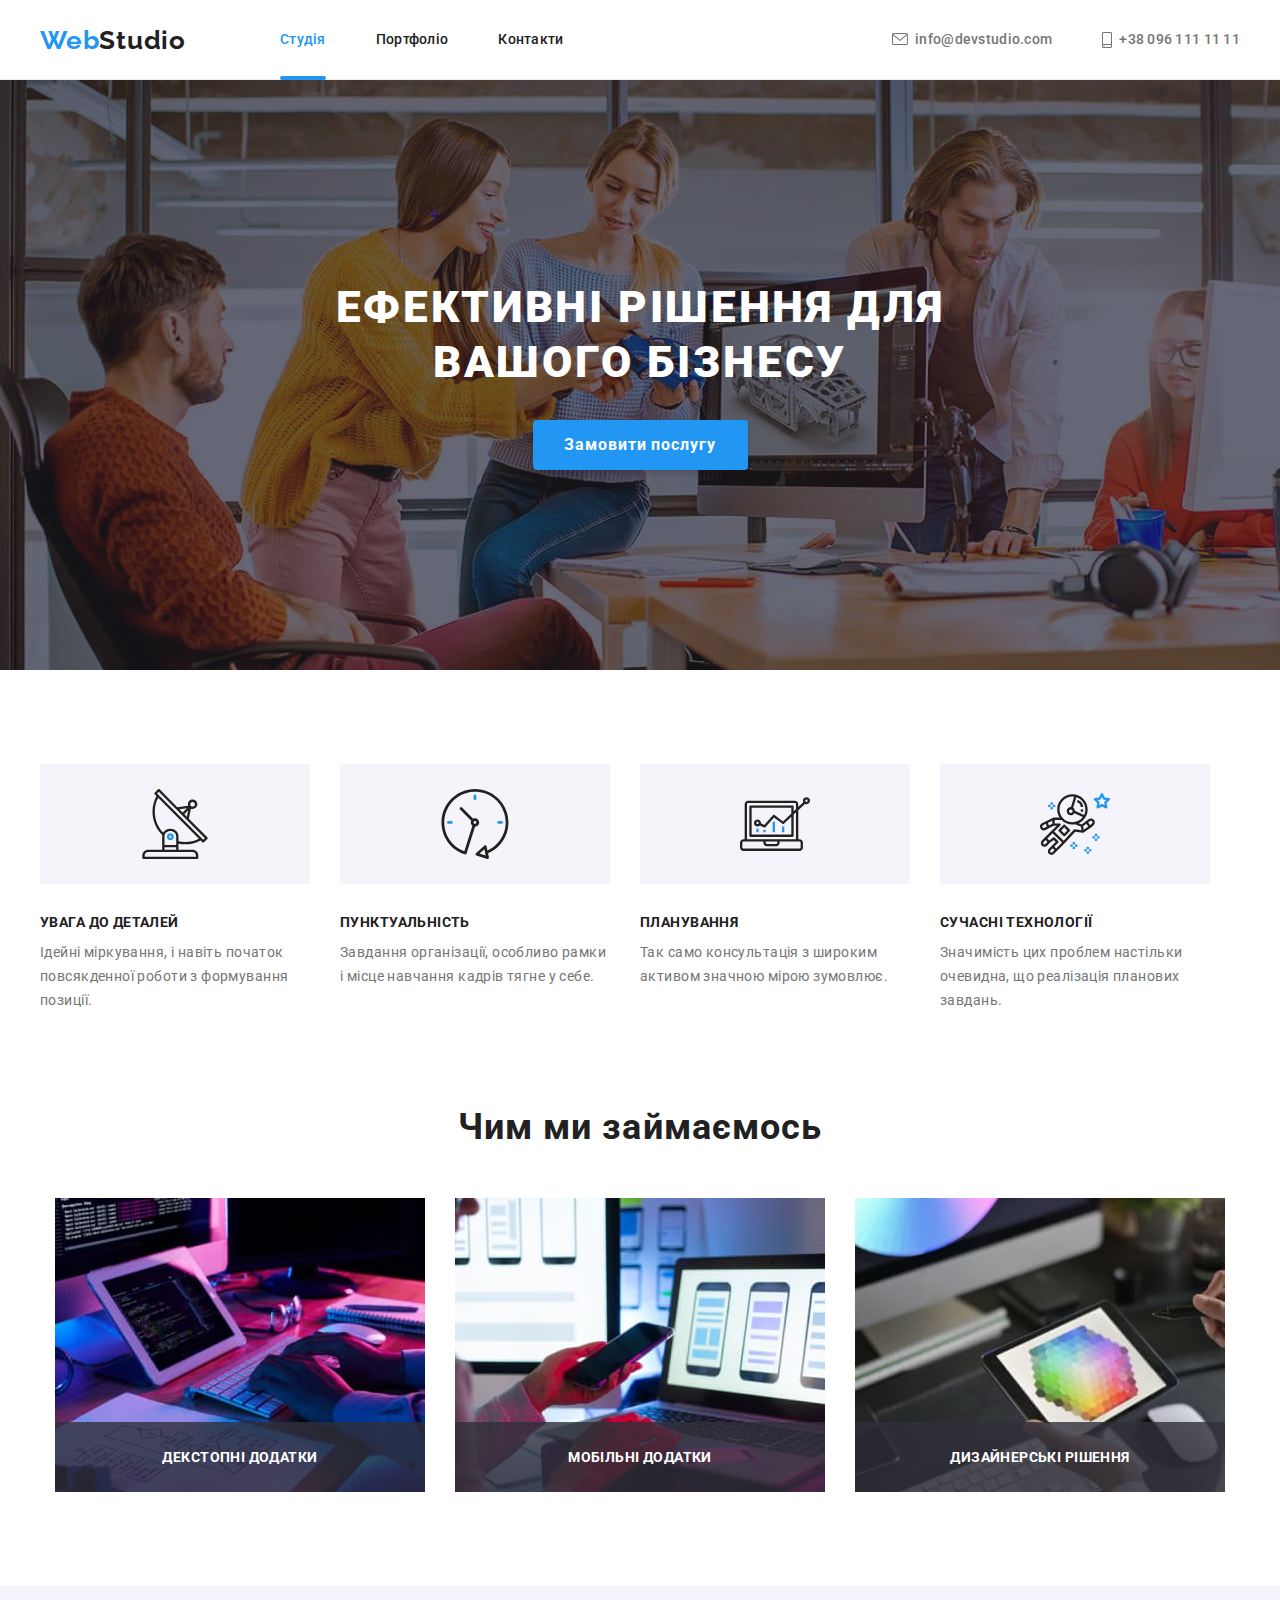
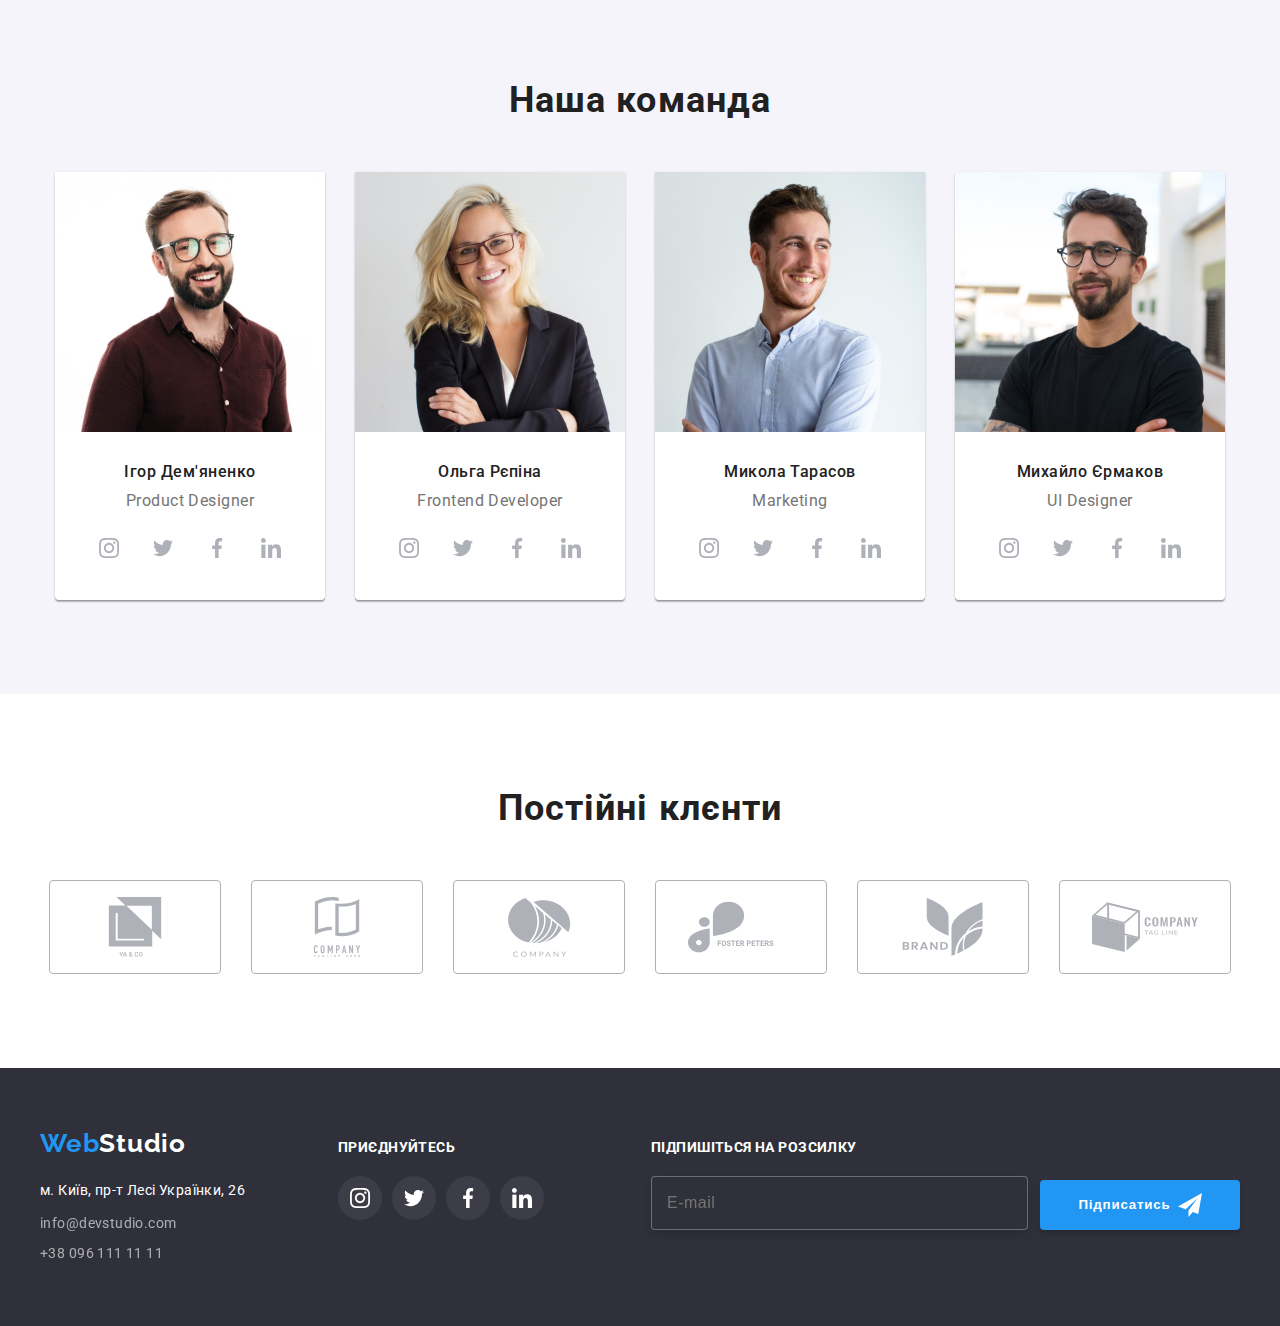
==== commit 8f730451: "Add files via upload" ====
--- a/index.html
+++ b/index.html
@@ -18,9 +18,6 @@
       rel="stylesheet"
     />
     <link rel="stylesheet" href="css/main.css" />
-    <link rel="stylesheet" href="css/sasscomponents/main-backdrop.css" />
-    <link rel="stylesheet" href="css/sasscomponents/page-header.css" />
-    <link rel="stylesheet" href="css/sasscomponents/page-footer.css" />
     <title>Web Studio</title>
   </head>
 
@@ -33,7 +30,9 @@
         <nav class="nav">
           <ul class="nav__list">
             <li class="nav__list-item">
-              <a href="index.html " class="head__activity nav__link">Студія</a>
+              <a href="index.html " id="head__activity" class="nav__link"
+                >Студія</a
+              >
             </li>
             <li class="nav__list-item">
               <a href="portfolio.html" class="nav__link">Портфоліо</a>
--- a/css/main.css
+++ b/css/main.css
@@ -1,7 +1,474 @@
-@import url(/sass/sasscomponents/main-backdrop.scss);
-@import url(/sass/sasscomponents/page-footer.scss);
-@import url(/sass/sasscomponents/page-header.scss);
-/* line 2, C:/Users/38099/Desktop/goit-markup-hw-07/sass/main.scss */
+.header {
+  background: #fff;
+  border-bottom: 1px solid #ececec;
+}
+.header .container {
+  align-items: center;
+  display: flex;
+}
+
+.head__logo {
+  font-family: var(--logo-font);
+  font-weight: var(--bold-font-weight);
+  font-size: var(--logo-font-size);
+  color: var(--title-text-color);
+  text-decoration: none;
+  list-style: none;
+  letter-spacing: 0.03em;
+  margin-right: 94px;
+}
+.head__logo .head__span_logo {
+  color: var(--accent-color);
+}
+
+.nav__list {
+  display: flex;
+  list-style: none;
+}
+.nav__list .nav__list-item {
+  text-decoration: none;
+  font-weight: var(--medium-font-weight);
+  font-size: var(--primary-font-size);
+  line-height: 1.1;
+  letter-spacing: 0.02em;
+}
+.nav__list .nav__list-item:not(:last-child) {
+  margin-right: 50px;
+}
+.nav__list .nav__link {
+  display: block;
+  position: relative;
+  padding-top: 32px;
+  padding-bottom: 32px;
+  text-decoration: none;
+  color: var(--title-text-color);
+  transition: color 250ms cubic-bezier(0.4, 0, 0.2, 1);
+}
+.nav__list .nav__link:hover, .nav__list .nav__link:focus {
+  color: var(--accent-color);
+}
+
+#head__activity {
+  color: var(--accent-color);
+}
+#head__activity:after {
+  display: block;
+  position: absolute;
+  content: "";
+  width: 100%;
+  height: 4px;
+  border-radius: 2px;
+  bottom: -1px;
+  background-color: var(--accent-color);
+}
+
+.head__contacts_list {
+  display: flex;
+  margin: 0;
+  padding: 0;
+  margin-left: auto;
+  list-style: none;
+}
+.head__contacts_list .head__list-item_contacts:not(:last-child) {
+  margin-right: 50px;
+}
+
+.head__contacts_link {
+  display: flex;
+  align-items: center;
+  padding: 2px 0;
+  color: var(--secondary-text-color);
+  fill: var(--secondary-text-color);
+  text-decoration: none;
+  font-weight: var(--medium-font-weight);
+  font-size: var(--primary-font-size);
+  line-height: 1.1;
+  letter-spacing: 0.02em;
+  text-decoration: none;
+  transition: fill 250ms cubic-bezier(0.4, 0, 0.2, 1), color 250ms cubic-bezier(0.4, 0, 0.2, 1);
+}
+.head__contacts_link:hover, .head__contacts_link:focus {
+  color: var(--accent-color);
+  fill: var(--accent-color);
+}
+.head__contacts_link .head__mail_icon {
+  margin-right: 7px;
+}
+.head__contacts_link .head__tel_icon {
+  margin-right: 7px;
+}
+
+.footer {
+  background-color: var(--dark-background);
+  width: 100%;
+  padding: 60px 0;
+}
+.footer .container {
+  display: flex;
+  align-items: baseline;
+}
+
+.container .footer__social_content {
+  margin-left: 93px;
+}
+.container .footer__sending {
+  display: flex;
+  align-items: flex-end;
+  margin-left: auto;
+}
+
+.footer__first_content .footer__logo {
+  color: var(--primary-white-color);
+}
+.footer__first_content .footer__address {
+  margin-top: 20px;
+  font-style: normal;
+}
+
+.footer__logo {
+  text-decoration: none;
+  color: var(--primary-white-color);
+  font-family: "Raleway";
+  font-weight: var(--bold-font-weight);
+  font-size: 26px;
+  line-height: 1.2;
+  letter-spacing: 0.03em;
+}
+.footer__logo .footer__span_logo {
+  color: var(--accent-color);
+}
+
+.footer__address_list {
+  margin: 0;
+  padding: 0;
+}
+.footer__address_list .address__list-item,
+.footer__address_list .contact__list-item {
+  list-style: none;
+}
+.footer__address_list #contact__list-item {
+  display: block;
+  margin-top: 9px;
+  margin-bottom: 6px;
+}
+
+.footer__address_link {
+  text-decoration: none;
+  color: var(--primary-white-color);
+  font-style: normal;
+  font-weight: var(--regular-font-weight);
+  font-size: 14px;
+  line-height: 1.7;
+  letter-spacing: 0.03em;
+}
+
+.footer__link_mail,
+.footer__link_num {
+  font-size: 14px;
+  line-height: 1.7;
+  letter-spacing: 0.03em;
+  color: var(--primary-white-color);
+  opacity: 60%;
+  text-decoration: none;
+  font-style: normal;
+}
+
+.footer__social_content {
+  margin-left: 93px;
+}
+.footer__social_content .footer__social_title {
+  font-weight: var(--bold-font-weight);
+  color: #fff;
+  font-size: 14px;
+  line-height: 1.1;
+  letter-spacing: 0.03em;
+}
+.footer__social_content .footer__social_list {
+  display: flex;
+  list-style: none;
+  margin: 0;
+  padding: 0;
+  margin-top: 20px;
+}
+
+.footer__list-item_icon:not(:last-child) {
+  margin-right: 10px;
+}
+
+.footer__link_icon {
+  display: flex;
+  text-decoration: none;
+  background-color: rgba(255, 255, 255, 0.062745098);
+  align-items: center;
+  justify-content: center;
+  width: 44px;
+  height: 44px;
+  border-radius: 50%;
+  fill: #fff;
+  transition: background-color 250ms cubic-bezier(0.4, 0, 0.2, 1);
+}
+.footer__link_icon:focus, .footer__link_icon:hover {
+  background-color: var(--accent-color);
+  fill: #fff;
+}
+
+.footer__block_sending {
+  display: flex;
+  align-items: flex-end;
+  margin-left: auto;
+}
+
+.footer__label_sending {
+  display: block;
+  margin-bottom: 20px;
+  color: #fff;
+  font-weight: 700;
+  font-size: 14px;
+  line-height: 1.1;
+  letter-spacing: 0.03em;
+}
+
+.footer__input_sending {
+  padding-left: 15px;
+  display: flex;
+  align-items: center;
+  width: 358px;
+  height: 50px;
+  background-color: #2f303a;
+  border: 1px solid rgba(255, 255, 255, 0.3019607843);
+  filter: drop-shadow(0px 4px 4px rgba(0, 0, 0, 0.15));
+  border-radius: 4px;
+  font-weight: 400;
+  font-size: 16px;
+  line-height: 1.25;
+  letter-spacing: 0.03em;
+  color: rgba(255, 255, 255, 0.3764705882);
+  outline: none;
+}
+
+.footer__btn_send {
+  padding: 0;
+  margin-left: 12px;
+  display: flex;
+  width: 200px;
+  height: 50px;
+  background-color: #2196f3;
+  color: #fff;
+  font-weight: 700;
+  line-height: 1.9;
+  letter-spacing: 0.06em;
+  align-items: center;
+  justify-content: center;
+  box-shadow: 0px 4px 4px rgba(0, 0, 0, 0.15);
+  border: none;
+  border-radius: 4px;
+}
+.footer__btn_send .footer_send_icon {
+  margin-left: 7px;
+  fill: #fff;
+}
+
+.backdrop {
+  opacity: 100%;
+  position: fixed;
+  top: 0;
+  left: 0;
+  width: 100vw;
+  height: 100vh;
+  background-color: rgba(0, 0, 0, 0.1254901961);
+  transition: opacity 250ms cubic-bezier(0.4, 0, 0.2, 1), visibility 250ms cubic-bezier(0.4, 0, 0.2, 1);
+}
+.backdrop.is-hidden {
+  opacity: 0;
+  visibility: hidden;
+  pointer-events: none;
+}
+.backdrop .modal__win {
+  padding: 40px;
+  position: absolute;
+  top: 50%;
+  left: 50%;
+  transform: translate(-50%, -50%);
+  width: 528px;
+  height: 580px;
+  background-color: #fff;
+  transition: transform 250ms cubic-bezier(0.4, 0, 0.2, 1);
+}
+.backdrop.is-hidden .modal__win {
+  transform: translateY(200px);
+}
+
+.modal__btn_close {
+  display: flex;
+  position: absolute;
+  padding: 0;
+  top: 8px;
+  right: 8px;
+  width: 30px;
+  height: 30px;
+  border: 1px rgba(0, 0, 0, 0.1019607843) solid;
+  border-radius: 50%;
+  background-color: #fff;
+  align-items: center;
+  justify-content: center;
+  cursor: pointer;
+  transition: fill 250ms cubic-bezier(0.4, 0, 0.2, 1);
+}
+.modal__btn_close:hover, .modal__btn_close:focus {
+  fill: #2196f3;
+}
+
+.modal__form {
+  display: flex;
+  align-items: center;
+  flex-direction: column;
+}
+
+.modal__h {
+  font-weight: 700;
+  font-size: 20px;
+  line-height: 1.15;
+  text-align: center;
+  letter-spacing: 0.03em;
+  margin-bottom: 12px;
+  color: #212121;
+}
+
+.modal__btn_send {
+  margin-top: 30px;
+  width: 200px;
+  height: 50px;
+  background: #188ce8;
+  border-radius: 4px;
+  transition: box-shadow 250ms cubic-bezier(0.4, 0, 0.2, 1);
+  font-weight: 700;
+  font-size: 16px;
+  line-height: 30px;
+  color: #fff;
+  border: none;
+}
+.modal__btn_send:hover, .modal__btn_sendfocus {
+  box-shadow: 0px 4px 4px rgba(0, 0, 0, 0.15);
+  border-radius: 4px;
+}
+
+.modal__label {
+  font-weight: 400;
+  font-size: 12px;
+  line-height: 1.2;
+  letter-spacing: 0.01em;
+  color: #757575;
+}
+
+.modal__input {
+  border: 1px solid rgba(33, 33, 33, 0.2);
+  border-radius: 4px;
+  width: 448px;
+  height: 40px;
+  padding: 12px 40px;
+  margin-bottom: 10px;
+  transition: border 250ms cubic-bezier(0.4, 0, 0.2, 1);
+  outline: none;
+}
+.modal__input:hover, .modal__input:focus {
+  border: 1px solid #2196f3;
+}
+.modal__input:hover + .modal__icon {
+  fill: #2196f3;
+}
+.modal__input:focus + .modal__icon {
+  fill: #2196f3;
+}
+
+.modal__icon {
+  fill: #212121;
+  display: flex;
+  position: absolute;
+  transform: translateY(-37px) translateX(10px);
+  pointer-events: none;
+  width: 12px;
+  height: 12px;
+  transition: fill 250ms cubic-bezier(0.4, 0, 0.2, 1);
+}
+
+.modal__textarea {
+  width: 448px;
+  height: 120px;
+  padding: 12px 16px;
+  border: 1px solid rgba(33, 33, 33, 0.2);
+  transition: border 250ms cubic-bezier(0.4, 0, 0.2, 1);
+  margin-bottom: 20px;
+  resize: none;
+  outline: none;
+}
+.modal__textarea:hover, .modal__textarea:focus {
+  border: 1px solid #2196f3;
+}
+.modal__textarea::-moz-placeholder {
+  font-size: 12px;
+  line-height: 1.17;
+  letter-spacing: 0.01em;
+  color: rgba(117, 117, 117, 0.5);
+}
+.modal__textarea:-ms-input-placeholder {
+  font-size: 12px;
+  line-height: 1.17;
+  letter-spacing: 0.01em;
+  color: rgba(117, 117, 117, 0.5);
+}
+.modal__textarea::placeholder {
+  font-size: 12px;
+  line-height: 1.17;
+  letter-spacing: 0.01em;
+  color: rgba(117, 117, 117, 0.5);
+}
+
+.modal__label_check-box + .modal__check-box {
+  -webkit-user-select: none;
+     -moz-user-select: none;
+      -ms-user-select: none;
+          user-select: none;
+}
+
+.modal__label_check-box::before {
+  content: "";
+  display: inline-block;
+  width: 16px;
+  height: 15px;
+  flex-shrink: 0;
+  flex-grow: 0;
+  cursor: pointer;
+  border: 1px solid #adb5bd;
+  border-radius: 4px;
+  background-repeat: no-repeat;
+  background-position: center;
+  background-size: 13px 10px;
+  margin-right: 7px;
+  transition: border 250ms cubic-bezier(0.4, 0, 0.2, 1);
+}
+
+.modal__link_check-box {
+  margin-left: 4px;
+  color: #2196f3;
+  outline: none;
+}
+
+.modal__check-box {
+  position: absolute;
+  z-index: -1;
+  opacity: 0;
+}
+.modal__check-box:focus + .modal__label_check-box::before, .modal__check-box:hover + .modal__label_check-box::before {
+  border: 1px solid #2196f3;
+}
+.modal__check-box:checked + .modal__label_check-box::before {
+  background-image: url(/../image/cheked.png);
+  background-color: #2196f3;
+  background-repeat: no-repeat;
+  background-position: center;
+  border: none;
+}
+
 body {
   font-family: "roboto", sans-serif;
   margin: 0;
@@ -9,20 +476,17 @@
   color: #000;
 }
 
-/* line 9, C:/Users/38099/Desktop/goit-markup-hw-07/sass/main.scss */
 h1, h2, h3, h4, h5, p, ul {
   margin: 0;
   padding: 0;
 }
 
-/* line 13, C:/Users/38099/Desktop/goit-markup-hw-07/sass/main.scss */
 img {
   display: block;
   max-width: 100%;
   height: auto;
 }
 
-/* line 18, C:/Users/38099/Desktop/goit-markup-hw-07/sass/main.scss */
 .section {
   margin: 0;
   padding: 0;
@@ -30,7 +494,6 @@
   width: 100%;
 }
 
-/* line 24, C:/Users/38099/Desktop/goit-markup-hw-07/sass/main.scss */
 .container {
   margin-left: auto;
   margin-right: auto;
@@ -38,7 +501,6 @@
   padding: 0px 15px;
 }
 
-/* line 30, C:/Users/38099/Desktop/goit-markup-hw-07/sass/main.scss */
 :root {
   --accent-color: #2196f3;
   --secondary-accent-color: #188ce8;
@@ -58,14 +520,11 @@
   --regular-font-weight: 400;
 }
 
-/* line 56, C:/Users/38099/Desktop/goit-markup-hw-07/sass/main.scss */
 .main {
   width: 100%;
 }
-
-/* line 58, C:/Users/38099/Desktop/goit-markup-hw-07/sass/main.scss */
 .main .main__hero_section {
-  background-image: linear-gradient(to right, #2f303a60, #2f303a60), url(../image/main-bg-img.jpg);
+  background-image: linear-gradient(to right, rgba(47, 48, 58, 0.3764705882), rgba(47, 48, 58, 0.3764705882)), url(../image/main-bg-img.jpg);
   background-repeat: no-repeat;
   max-width: 1600px;
   max-height: 600px;
@@ -73,24 +532,17 @@
   margin-right: auto;
   padding: 200px 0;
 }
-
-/* line 68, C:/Users/38099/Desktop/goit-markup-hw-07/sass/main.scss */
 .main .main__features_section {
   padding-top: 94px;
 }
-
-/* line 69, C:/Users/38099/Desktop/goit-markup-hw-07/sass/main.scss */
 .main .main__portfolio_section {
   background-color: #f5f4fa;
   width: 100%;
 }
-
-/* line 73, C:/Users/38099/Desktop/goit-markup-hw-07/sass/main.scss */
 .main .main__clientage_section {
   padding-top: 94px;
 }
 
-/* line 76, C:/Users/38099/Desktop/goit-markup-hw-07/sass/main.scss */
 .main__hero_section .container {
   display: flex;
   align-items: center;
@@ -98,13 +550,10 @@
   text-align: center;
 }
 
-/* line 82, C:/Users/38099/Desktop/goit-markup-hw-07/sass/main.scss */
 .container {
   display: flex;
   align-items: baseline;
 }
-
-/* line 86, C:/Users/38099/Desktop/goit-markup-hw-07/sass/main.scss */
 .container .hero__title {
   width: 696px;
   margin-right: auto;
@@ -116,8 +565,6 @@
   letter-spacing: 0.06em;
   text-transform: uppercase;
 }
-
-/* line 98, C:/Users/38099/Desktop/goit-markup-hw-07/sass/main.scss */
 .container .hero__btn {
   align-items: center;
   margin-top: 30px;
@@ -136,14 +583,11 @@
   letter-spacing: 0.06em;
   transition: background-color 250ms cubic-bezier(0.4, 0, 0.2, 1);
 }
-
-/* line 116, C:/Users/38099/Desktop/goit-markup-hw-07/sass/main.scss */
 .container .hero__btn:hover,
 .container .hero__btn:focus {
   background-color: var(--secondary-accent-color);
 }
 
-/* line 122, C:/Users/38099/Desktop/goit-markup-hw-07/sass/main.scss */
 .features__list {
   display: flex;
   margin: 0;
@@ -151,17 +595,12 @@
   list-style: none;
 }
 
-/* line 129, C:/Users/38099/Desktop/goit-markup-hw-07/sass/main.scss */
 .features__list-item {
   width: 270px;
 }
-
-/* line 131, C:/Users/38099/Desktop/goit-markup-hw-07/sass/main.scss */
 .features__list-item:not(:last-child) {
   margin-right: 30px;
 }
-
-/* line 132, C:/Users/38099/Desktop/goit-markup-hw-07/sass/main.scss */
 .features__list-item .features__icon {
   width: 270px;
   height: 120px;
@@ -171,8 +610,6 @@
   align-items: center;
   justify-content: center;
 }
-
-/* line 141, C:/Users/38099/Desktop/goit-markup-hw-07/sass/main.scss */
 .features__list-item .features__list-item_title {
   margin: 0;
   margin-bottom: 10px;
@@ -183,8 +620,6 @@
   text-transform: uppercase;
   color: var(--title-text-color);
 }
-
-/* line 151, C:/Users/38099/Desktop/goit-markup-hw-07/sass/main.scss */
 .features__list-item .features__list-item_discription {
   margin: 0;
   font-size: 14px;
@@ -193,14 +628,11 @@
   color: var(--secondary-text-color);
 }
 
-/* line 160, C:/Users/38099/Desktop/goit-markup-hw-07/sass/main.scss */
 .main__occupation_section .container {
   display: flex;
   align-items: center;
   flex-direction: column;
 }
-
-/* line 164, C:/Users/38099/Desktop/goit-markup-hw-07/sass/main.scss */
 .main__occupation_section .container .occupation__title {
   margin: 0;
   margin-bottom: 50px;
@@ -211,26 +643,21 @@
   color: var(--title-text-color);
   text-align: center;
 }
-
-/* line 174, C:/Users/38099/Desktop/goit-markup-hw-07/sass/main.scss */
 .main__occupation_section .container .occupation__ul {
   display: flex;
   padding: 0;
   list-style: none;
 }
 
-/* line 182, C:/Users/38099/Desktop/goit-markup-hw-07/sass/main.scss */
 .main__occupation_list-item .occupation__img {
   position: relative;
 }
-
-/* line 185, C:/Users/38099/Desktop/goit-markup-hw-07/sass/main.scss */
 .main__occupation_list-item .occupation__img_discription {
   display: flex;
   position: absolute;
   width: 370px;
   height: 70px;
-  background-color: #2f303acc;
+  background-color: rgba(47, 48, 58, 0.8);
   transform: translateY(-70px);
   font-weight: 700;
   font-size: 14px;
@@ -242,27 +669,21 @@
   text-transform: uppercase;
   color: #fff;
 }
-
-/* line 202, C:/Users/38099/Desktop/goit-markup-hw-07/sass/main.scss */
 .main__occupation_list-item:not(:last-child) {
   margin-right: 30px;
 }
 
-/* line 207, C:/Users/38099/Desktop/goit-markup-hw-07/sass/main.scss */
 .main__portfolio_section {
   background-color: #f5f4fa;
   width: 100%;
   padding-top: 94px;
 }
-
-/* line 211, C:/Users/38099/Desktop/goit-markup-hw-07/sass/main.scss */
 .main__portfolio_section .container {
   display: flex;
   align-items: center;
   flex-direction: column;
 }
 
-/* line 218, C:/Users/38099/Desktop/goit-markup-hw-07/sass/main.scss */
 .container .our-team__title {
   text-align: center;
   margin: 0;
@@ -273,8 +694,6 @@
   letter-spacing: 0.03em;
   color: var(--title-text-color);
 }
-
-/* line 228, C:/Users/38099/Desktop/goit-markup-hw-07/sass/main.scss */
 .container .our-team__ul {
   display: flex;
   padding: 0;
@@ -282,25 +701,19 @@
   list-style: none;
 }
 
-/* line 235, C:/Users/38099/Desktop/goit-markup-hw-07/sass/main.scss */
 .our-team__list-item {
   box-shadow: 0px 1px 3px rgba(0, 0, 0, 0.12), 0px 1px 1px rgba(0, 0, 0, 0.14), 0px 2px 1px rgba(0, 0, 0, 0.2);
   border-radius: 0px 0px 4px 4px;
   text-align: center;
   background-color: #fff;
 }
-
-/* line 241, C:/Users/38099/Desktop/goit-markup-hw-07/sass/main.scss */
 .our-team__list-item:not(:last-child) {
   margin-right: 30px;
 }
-
-/* line 242, C:/Users/38099/Desktop/goit-markup-hw-07/sass/main.scss */
 .our-team__list-item .our-team__person_block {
   padding: 30px 0;
 }
 
-/* line 245, C:/Users/38099/Desktop/goit-markup-hw-07/sass/main.scss */
 .our-team__person_block .our-team__person_title {
   font-weight: var(--medium-font-weight);
   font-size: 16px;
@@ -310,8 +723,6 @@
   letter-spacing: 0.03em;
   color: var(--title-text-color);
 }
-
-/* line 254, C:/Users/38099/Desktop/goit-markup-hw-07/sass/main.scss */
 .our-team__person_block .our-team__person_discription {
   font-size: 16px;
   color: #757575;
@@ -320,8 +731,6 @@
   margin: 0;
   margin-bottom: 16px;
 }
-
-/* line 262, C:/Users/38099/Desktop/goit-markup-hw-07/sass/main.scss */
 .our-team__person_block .our-team__list_icon {
   display: flex;
   list-style: none;
@@ -329,12 +738,10 @@
   justify-content: center;
 }
 
-/* line 270, C:/Users/38099/Desktop/goit-markup-hw-07/sass/main.scss */
 .our-team__list-item_icon:not(:last-child) {
   margin-right: 10px;
 }
 
-/* line 272, C:/Users/38099/Desktop/goit-markup-hw-07/sass/main.scss */
 .our-team__link_icon {
   display: flex;
   text-decoration: none;
@@ -347,21 +754,16 @@
   fill: #afb1b8;
   transition: background-color 250ms cubic-bezier(0.4, 0, 0.2, 1);
 }
-
-/* line 283, C:/Users/38099/Desktop/goit-markup-hw-07/sass/main.scss */
 .our-team__link_icon:hover, .our-team__link_icon:focus {
   background-color: var(--accent-color);
   fill: #fff;
 }
 
-/* line 291, C:/Users/38099/Desktop/goit-markup-hw-07/sass/main.scss */
 .main__clientage_section .container {
   display: flex;
   align-items: center;
   flex-direction: column;
 }
-
-/* line 295, C:/Users/38099/Desktop/goit-markup-hw-07/sass/main.scss */
 .main__clientage_section .container .clientage__title {
   text-align: center;
   margin: 0;
@@ -372,25 +774,19 @@
   letter-spacing: 0.03em;
   color: var(--title-text-color);
 }
-
-/* line 305, C:/Users/38099/Desktop/goit-markup-hw-07/sass/main.scss */
 .main__clientage_section .container .clientage__list {
   display: flex;
   align-items: center;
   justify-content: space-between;
 }
 
-/* line 311, C:/Users/38099/Desktop/goit-markup-hw-07/sass/main.scss */
 .clientage__list-item {
   display: flex;
 }
-
-/* line 313, C:/Users/38099/Desktop/goit-markup-hw-07/sass/main.scss */
 .clientage__list-item:not(:last-child) {
   margin-right: 30px;
 }
 
-/* line 317, C:/Users/38099/Desktop/goit-markup-hw-07/sass/main.scss */
 .clientage__link_icon {
   display: flex;
   align-items: center;
@@ -401,36 +797,26 @@
   height: 92px;
   transition: border 250ms cubic-bezier(0.4, 0, 0.2, 1);
 }
-
-/* line 326, C:/Users/38099/Desktop/goit-markup-hw-07/sass/main.scss */
 .clientage__link_icon:focus, .clientage__link_icon:hover {
   border: 1px solid #2196f3;
 }
-
-/* line 327, C:/Users/38099/Desktop/goit-markup-hw-07/sass/main.scss */
 .clientage__link_icon:focus, .clientage__link_icon:hover .clientage__icon {
   fill: #2196f3;
 }
-
-/* line 328, C:/Users/38099/Desktop/goit-markup-hw-07/sass/main.scss */
 .clientage__link_icon .clientage__icon {
   transition: fill 250ms cubic-bezier(0.4, 0, 0.2, 1);
   fill: #afb1b8;
 }
 
-/* line 335, C:/Users/38099/Desktop/goit-markup-hw-07/sass/main.scss */
 .project__section {
   padding-top: 94px;
 }
-
-/* line 337, C:/Users/38099/Desktop/goit-markup-hw-07/sass/main.scss */
 .project__section .container {
   display: flex;
   align-items: center;
   flex-direction: column;
 }
 
-/* line 347, C:/Users/38099/Desktop/goit-markup-hw-07/sass/main.scss */
 .container .project__list {
   display: flex;
   flex-wrap: wrap;
@@ -439,8 +825,6 @@
   font-weight: var(--medium-font-weight);
   font-size: var(--primary-font-size);
 }
-
-/* line 357, C:/Users/38099/Desktop/goit-markup-hw-07/sass/main.scss */
 .container .project__list_filter {
   display: flex;
   list-style: none;
@@ -448,7 +832,6 @@
   margin-bottom: 50px;
 }
 
-/* line 365, C:/Users/38099/Desktop/goit-markup-hw-07/sass/main.scss */
 .filter__list-item {
   font-family: inherit;
   font-style: inherit;
@@ -456,13 +839,9 @@
   letter-spacing: inherit;
   color: inherit;
 }
-
-/* line 371, C:/Users/38099/Desktop/goit-markup-hw-07/sass/main.scss */
 .filter__list-item:not(:last-child) {
   margin-right: 8px;
 }
-
-/* line 374, C:/Users/38099/Desktop/goit-markup-hw-07/sass/main.scss */
 .filter__list-item button {
   font-weight: var(--medium-font-weight);
   border-radius: 4px;
@@ -472,16 +851,12 @@
   padding: 6px 24px;
   transition: box-shadow 250ms cubic-bezier(0.4, 0, 0.2, 1), background-color 250ms cubic-bezier(0.4, 0, 0.2, 1), color 250ms cubic-bezier(0.4, 0, 0.2, 1);
 }
-
-/* line 385, C:/Users/38099/Desktop/goit-markup-hw-07/sass/main.scss */
 .filter__list-item button:hover,
 .filter__list-item button:focus {
   box-shadow: 0px 4px 4px rgba(0, 0, 0, 0.25);
   background-color: var(--accent-color);
   color: var(--primary-white-color);
 }
-
-/* line 391, C:/Users/38099/Desktop/goit-markup-hw-07/sass/main.scss */
 .filter__list-item .portfolio__filter_btn {
   margin: 0;
   font-weight: var(--medium-font-weight);
@@ -493,32 +868,21 @@
   font-size: var(--primary-font-size);
 }
 
-/* line 403, C:/Users/38099/Desktop/goit-markup-hw-07/sass/main.scss */
 .project__list-item {
   margin: 15px;
 }
-
-/* line 405, C:/Users/38099/Desktop/goit-markup-hw-07/sass/main.scss */
 .project__list-item a {
   position: relative;
   text-decoration: none;
   display: block;
   transition: color 250ms cubic-bezier(0.4, 0, 0.2, 1), background-color 250ms cubic-bezier(0.4, 0, 0.2, 1), box-shadow 250ms cubic-bezier(0.4, 0, 0.2, 1);
 }
-
-/* line 413, C:/Users/38099/Desktop/goit-markup-hw-07/sass/main.scss */
-.project__list-item a:focus,
-.project__list-item a:hover {
+.project__list-item a:focus, .project__list-item a:hover {
   box-shadow: 0px 1px 1px rgba(0, 0, 0, 0.12), 0px 4px 4px rgba(0, 0, 0, 0.06), 1px 4px 6px rgba(0, 0, 0, 0.16);
 }
-
-/* line 418, C:/Users/38099/Desktop/goit-markup-hw-07/sass/main.scss */
-.project__list-item a:focus .project__hover_discription,
-.project__list-item a:hover .project__hover_discription {
+.project__list-item a:focus .project__hover_discription, .project__list-item a:hover .project__hover_discription {
   transform: translateY(0%);
 }
-
-/* line 420, C:/Users/38099/Desktop/goit-markup-hw-07/sass/main.scss */
 .project__list-item a .project__discription {
   margin: 0;
   font-size: var(--project-discription-size);
@@ -527,13 +891,10 @@
   font-weight: var(--regular-font-weight);
 }
 
-/* line 428, C:/Users/38099/Desktop/goit-markup-hw-07/sass/main.scss */
 .project__hover_block {
   overflow: hidden;
   position: relative;
 }
-
-/* line 431, C:/Users/38099/Desktop/goit-markup-hw-07/sass/main.scss */
 .project__hover_block .project__hover_discription {
   transition: background-color 250ms cubic-bezier(0.4, 0, 0.2, 1), transform 250ms cubic-bezier(0.4, 0, 0.2, 1);
   transform: translateY(101%);
@@ -547,20 +908,17 @@
   line-height: 1.55;
   letter-spacing: 0.03em;
   padding: 63px 24px;
-  background-color: #2196f3e5;
+  background-color: rgba(33, 150, 243, 0.8980392157);
   height: 294px;
   width: 370px;
 }
 
-/* line 450, C:/Users/38099/Desktop/goit-markup-hw-07/sass/main.scss */
 .project__block_text {
   border-bottom: 1px #eeeeee solid;
   border-right: 1px #eeeeee solid;
   border-left: 1px #eeeeee solid;
   padding: 20px 24px;
 }
-
-/* line 455, C:/Users/38099/Desktop/goit-markup-hw-07/sass/main.scss */
 .project__block_text .project__title {
   margin: 0;
   margin-bottom: 4px;
@@ -568,6 +926,4 @@
   font-weight: var(--bold-font-weight);
   font-size: var(--project-title-size);
   line-height: 2;
-}
-
-/*# sourceMappingURL=main.css.map */+}/*# sourceMappingURL=main.css.map */